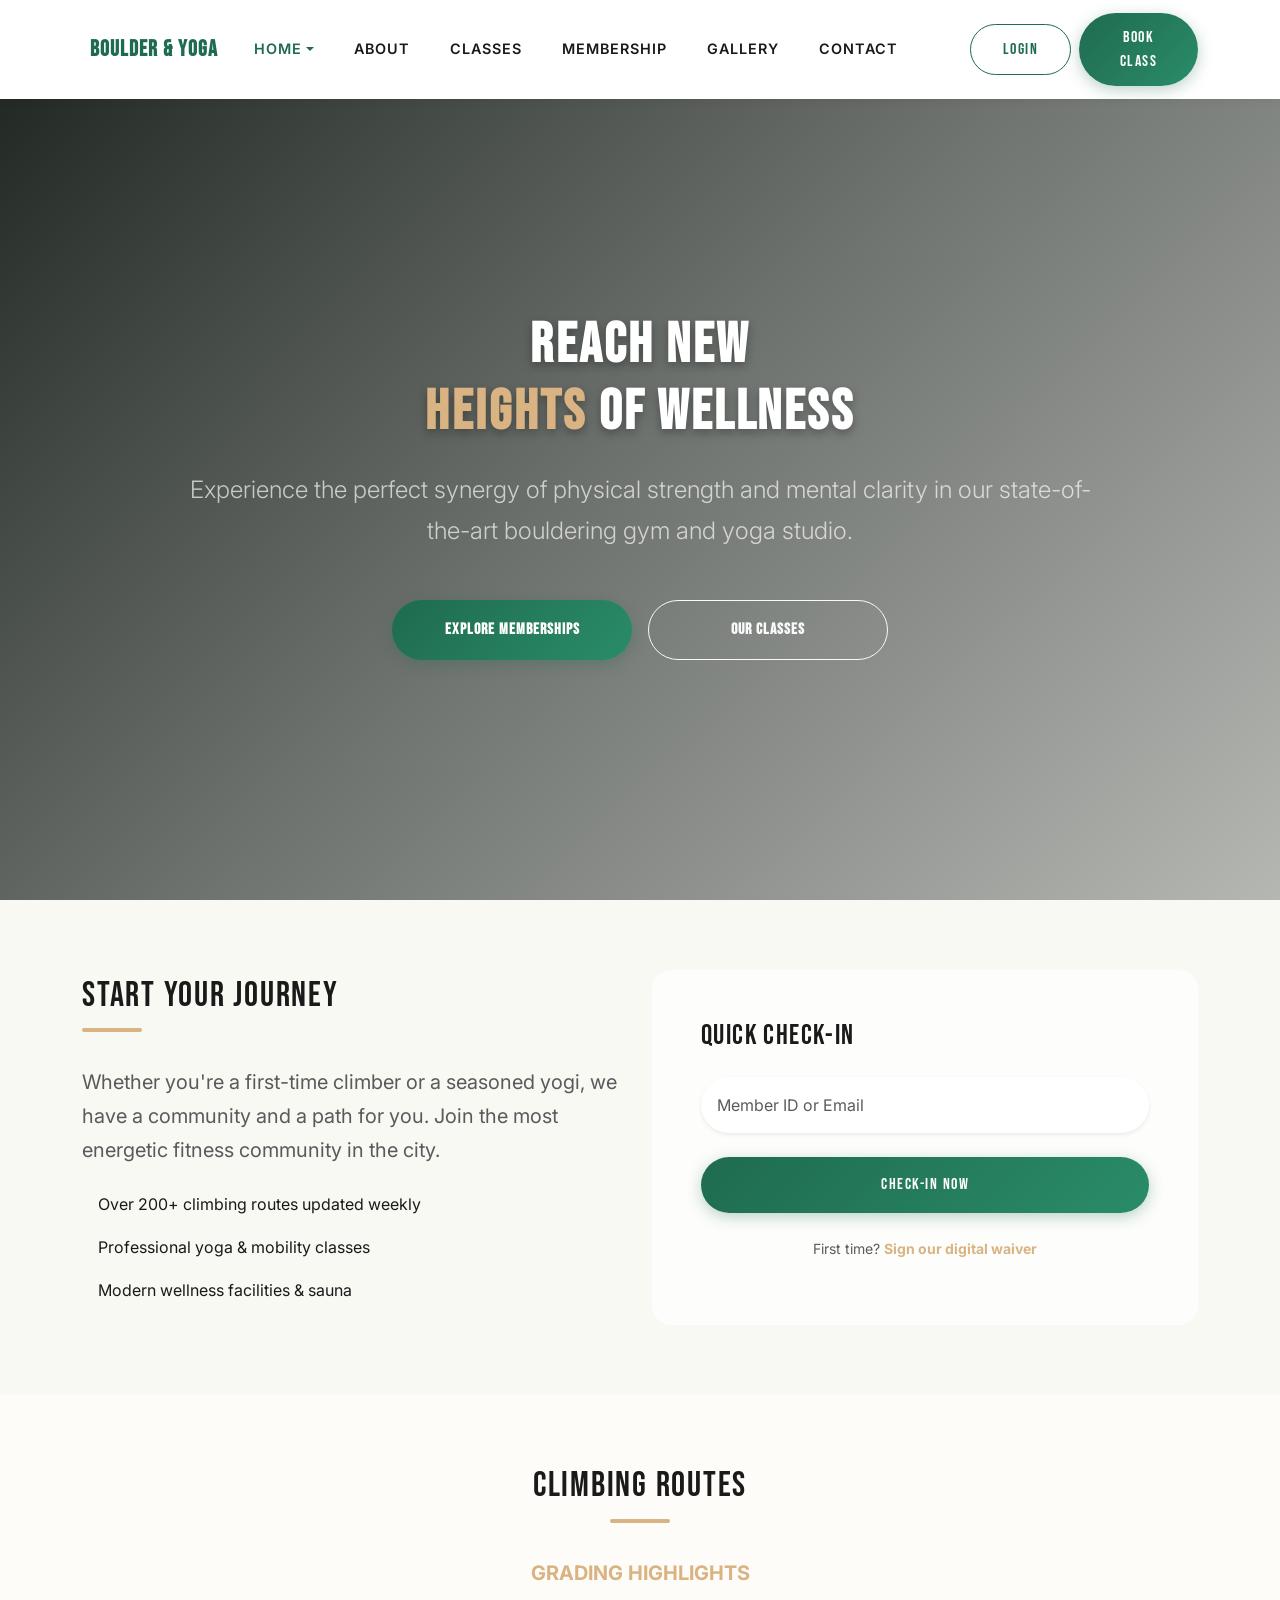
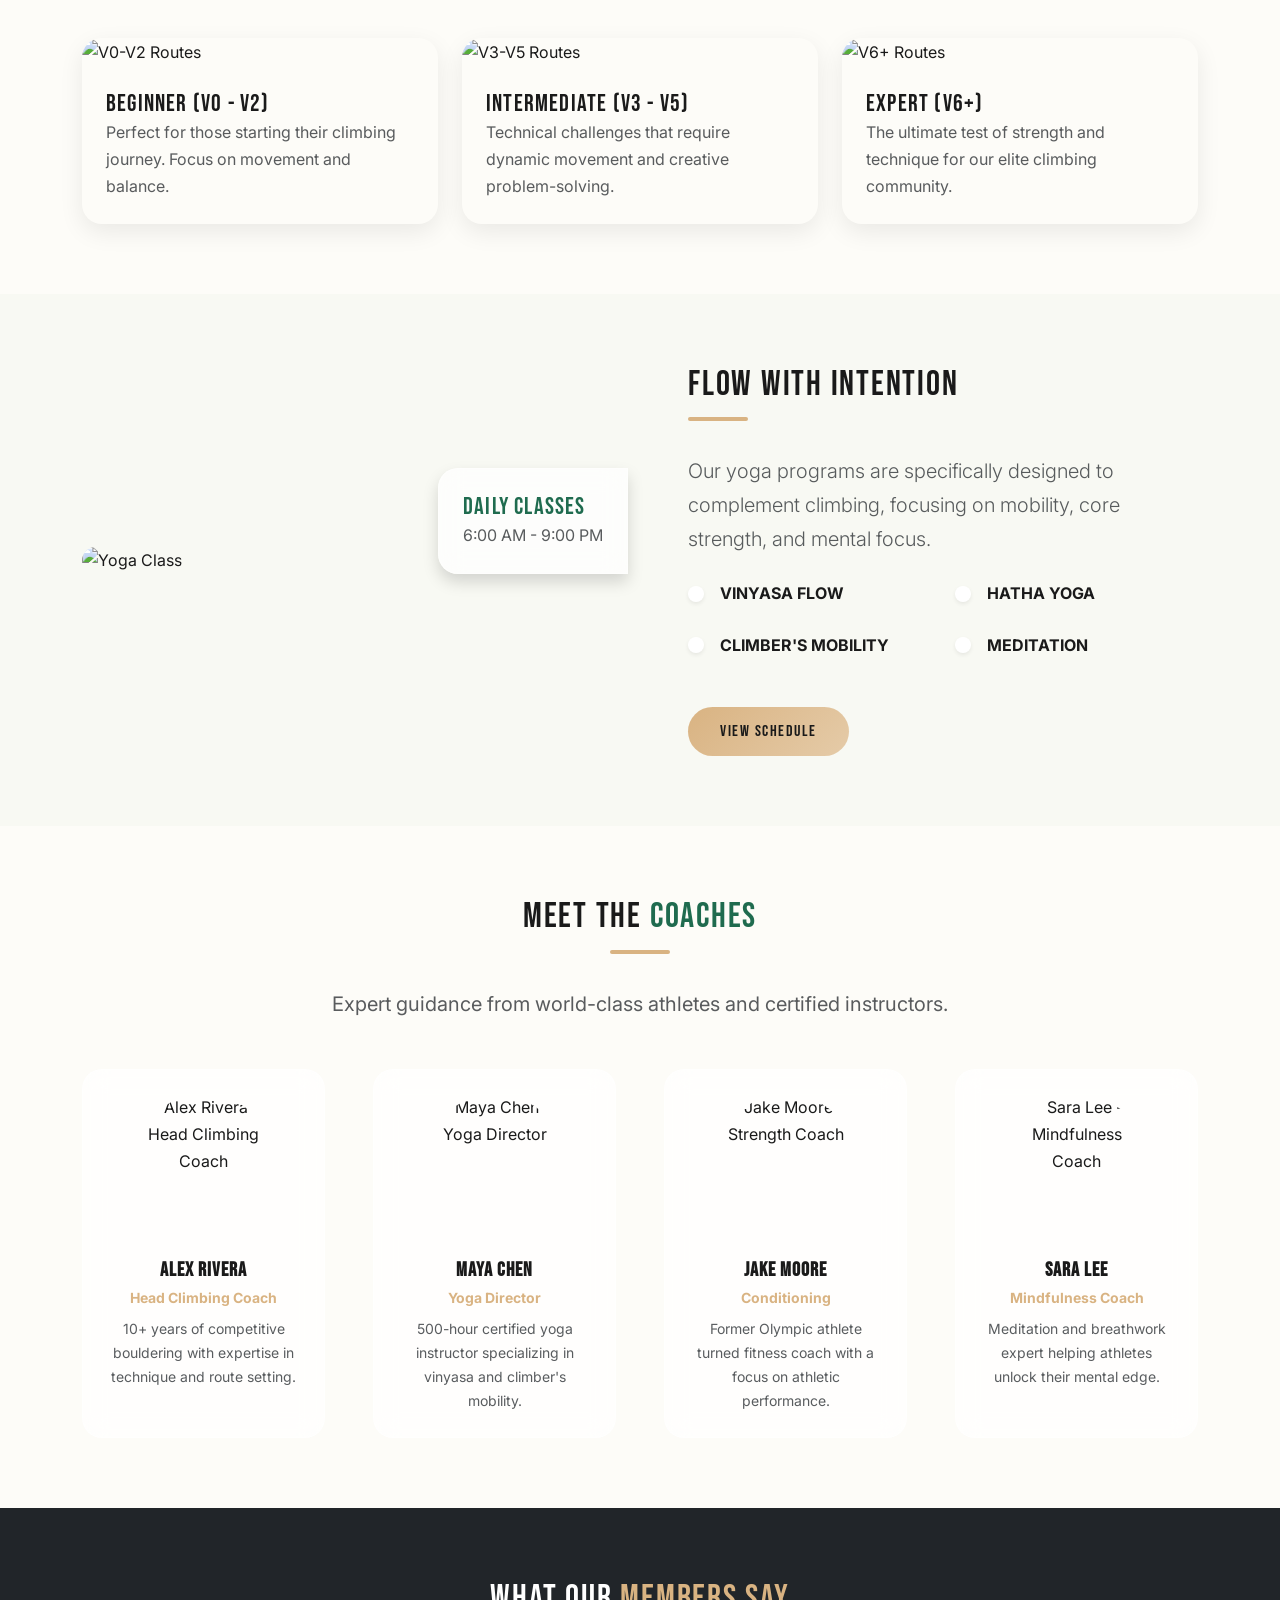
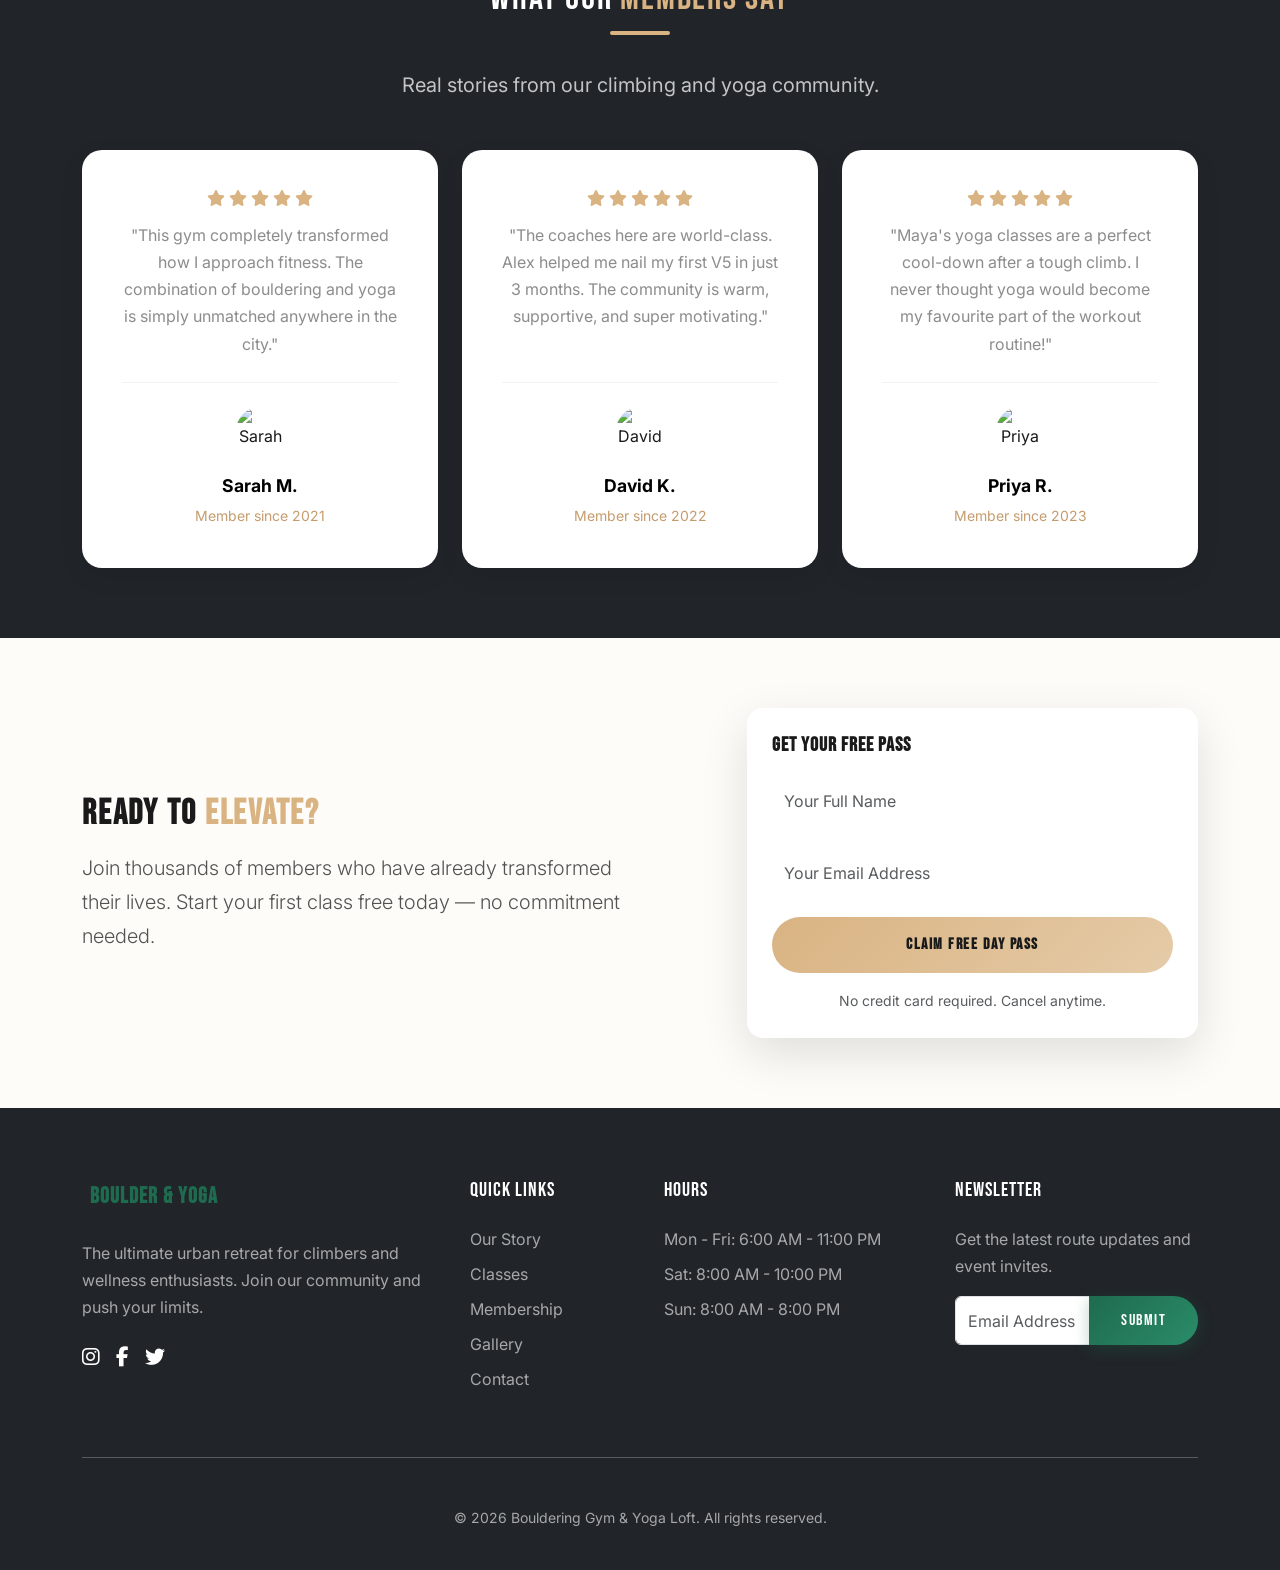
==== index.html @ bf90e7d7 "first-commit" ====
<!DOCTYPE html>
<html lang="en">

<head>
    <meta charset="UTF-8">
    <meta name="viewport" content="width=device-width, initial-scale=1.0">
    <title>Bouldering Gym & Yoga Loft | Home</title>
    <meta name="description"
        content="Premium indoor bouldering and yoga studio for fitness communities. Join our wellness-focused community today.">

    <!-- Favicon -->
    <link rel="icon" type="image/png" href="assets/images/favicon.png">

    <!-- Google Fonts -->
    <link rel="preconnect" href="https://fonts.googleapis.com">
    <link rel="preconnect" href="https://fonts.gstatic.com" crossorigin>
    <link href="https://fonts.googleapis.com/css2?family=Bebas+Neue&family=Inter:wght@300;400;500;600;700&display=swap"
        rel="stylesheet">

    <!-- Bootstrap 5 CSS -->
    <link href="https://cdn.jsdelivr.net/npm/bootstrap@5.3.0/dist/css/bootstrap.min.css" rel="stylesheet">

    <!-- Custom CSS -->
    <link rel="stylesheet" href="assets/css/style.css">
    <link rel="stylesheet" href="assets/css/dark-mode.css">
    <link rel="stylesheet" href="assets/css/rtl.css">

    <!-- Lucide Icons -->
    <script src="https://unpkg.com/lucide@latest"></script>

    <!-- JSON-LD Local Business Schema -->
    <script type="application/ld+json">
    {
      "@context": "https://schema.org",
      "@type": "SportsActivityLocation",
      "name": "Bouldering Gym & Yoga Loft",
      "image": "https://images.unsplash.com/photo-1522163182402-834f871fd851",
      "address": {
        "@type": "PostalAddress",
        "streetAddress": "123 Wellness Way",
        "addressLocality": "New York",
        "addressRegion": "NY",
        "postalCode": "10010",
        "addressCountry": "US"
      },
      "geo": {
        "@type": "GeoCoordinates",
        "latitude": 40.741895,
        "longitude": -73.989308
      },
      "url": "https://boulderyoga.com",
      "telephone": "+12125550123",
      "openingHoursSpecification": [
        {
          "@type": "OpeningHoursSpecification",
          "dayOfWeek": ["Monday", "Tuesday", "Wednesday", "Thursday", "Friday"],
          "opens": "06:00",
          "closes": "23:00"
        },
        {
          "@type": "OpeningHoursSpecification",
          "dayOfWeek": "Saturday",
          "opens": "08:00",
          "closes": "22:00"
        },
        {
          "@type": "OpeningHoursSpecification",
          "dayOfWeek": "Sunday",
          "opens": "08:00",
          "closes": "20:00"
        }
      ]
    }
    </script>
    <link rel='stylesheet' href='https://cdnjs.cloudflare.com/ajax/libs/font-awesome/6.4.0/css/all.min.css'>
</head>

<body>

    <!-- Header / Navbar -->
    <nav class="navbar navbar-expand-lg">
        <div class="container">
            <a class="navbar-brand d-flex align-items-center" href="index.html">
                <i data-lucide="mountain" class="me-2"></i>
                BOULDER & YOGA
            </a>
            <button class="navbar-toggler" type="button" data-bs-toggle="collapse" data-bs-target="#navbarNav">
                <span class="navbar-toggler-icon"></span>
            </button>
            <div class="collapse navbar-collapse" id="navbarNav">
                <ul class="navbar-nav mx-auto">
                    <!-- Desktop Dropdown (Hidden on 1024px and below) -->
                    <li class="nav-item dropdown d-1024-none">
                        <a class="nav-link dropdown-toggle active" href="#" role="button"
                            data-bs-toggle="dropdown">Home</a>
                        <ul class="dropdown-menu">
                            <li><a class="dropdown-item active" href="index.html">Home 1</a></li>
                            <li><a class="dropdown-item" href="home-2.html">Home 2</a></li>
                        </ul>
                    </li>
                    <!-- Mobile Links (Visible on 1024px and below) -->
                    <li class="nav-item d-1024-show"><a class="nav-link active" href="index.html">Home 1</a></li>
                    <li class="nav-item d-1024-show"><a class="nav-link" href="home-2.html">Home 2</a></li>
                    <li class="nav-item"><a class="nav-link" href="about.html">About</a></li>
                    <li class="nav-item"><a class="nav-link" href="services.html">Classes</a></li>
                    <li class="nav-item"><a class="nav-link" href="pricing.html">Membership</a></li>
                    <li class="nav-item"><a class="nav-link" href="gallery.html">Gallery</a></li>
                    <li class="nav-item"><a class="nav-link" href="contact.html">Contact</a></li>
                </ul>
                <div class="d-flex align-items-center">
                    <!-- Theme & RTL Toggles -->
                    <button id="theme-toggle" class="btn btn-link p-2" title="Toggle Theme">
                        <i data-lucide="moon"></i>
                    </button>
                    <button id="rtl-toggle" class="btn btn-link p-2" title="Toggle RTL">
                        <i data-lucide="arrow-left-right"></i>
                    </button>

                    <a href="login.html" class="btn btn-outline-light ms-3">Login</a>
                    <a href="register.html" class="btn btn-primary ms-2">Book Class</a>
                </div>
            </div>
        </div>
    </nav>

    <!-- Hero Section -->
    <header class="hero-section grid-pattern"
        style="background-image: url('https://images.unsplash.com/photo-1522163182402-834f871fd851?ixlib=rb-4.0.3&auto=format&fit=crop&w=1920&q=80');">
        <div class="hero-overlay"></div>
        <div class="container hero-content">
            <div class="row justify-content-center text-center">
                <div class="col-lg-10 animate-on-scroll">
                    <h1 class="display-1 fw-bold mb-4">REACH NEW <br><span class="text-secondary-custom">HEIGHTS</span>
                        OF WELLNESS</h1>
                    <p class="lead mb-5 fs-4 opacity-75">Experience the perfect synergy of physical strength and mental
                        clarity in our state-of-the-art bouldering gym and yoga studio.</p>
                    <div class="d-flex flex-column flex-sm-row gap-3 justify-content-center align-items-center">
                        <a href="pricing.html" class="btn btn-primary btn-hero">Explore Memberships</a>
                        <a href="services.html" class="btn btn-outline-light btn-hero">Our Classes</a>
                    </div>
                </div>
            </div>
        </div>
    </header>

    <!-- Membership CTA Section -->
    <section class="section-padding bg-light">
        <div class="container">
            <div class="row align-items-center">
                <div class="col-lg-6 mb-5 mb-lg-0 animate-on-scroll">
                    <h2 class="display-4 section-title text-start">START YOUR JOURNEY</h2>
                    <p class="text-muted mb-4 fs-5">Whether you're a first-time climber or a seasoned yogi, we have a
                        community and a path for you. Join the most energetic fitness community in the city.</p>
                    <ul class="list-unstyled">
                        <li class="mb-3 d-flex align-items-center"><i data-lucide="check-circle"
                                class="text-primary-custom me-3"></i> <span>Over 200+ climbing routes updated
                                weekly</span></li>
                        <li class="mb-3 d-flex align-items-center"><i data-lucide="check-circle"
                                class="text-primary-custom me-3"></i> <span>Professional yoga & mobility classes</span>
                        </li>
                        <li class="mb-3 d-flex align-items-center"><i data-lucide="check-circle"
                                class="text-primary-custom me-3"></i> <span>Modern wellness facilities & sauna</span>
                        </li>
                    </ul>
                </div>
                <div class="col-lg-6">
                    <div class="glass-card p-5 animate-on-scroll">
                        <h3 class="mb-4">Quick Check-in</h3>
                        <form>
                            <div class="mb-4">
                                <input type="text" class="form-control border-0 bg-white p-3 shadow-sm rounded-pill"
                                    placeholder="Member ID or Email">
                            </div>
                            <button class="btn btn-primary w-100 py-3">CHECK-IN NOW</button>
                            <p class="text-center mt-4 small text-muted">First time? <a href="register.html"
                                    class="text-secondary-custom fw-bold">Sign our digital waiver</a></p>
                        </form>
                    </div>
                </div>
            </div>
        </div>
    </section>

    <!-- Route Highlights -->
    <section class="section-padding">
        <div class="container">
            <div class="text-center mb-5 animate-on-scroll">
                <h2 class="display-4 section-title">CLIMBING ROUTES</h2>
                <div class="text-secondary-custom fw-bold fs-5 tracking-widest mt-3">GRADING HIGHLIGHTS</div>
            </div>
            <div class="row g-4">
                <div class="col-lg-4 animate-on-scroll">
                    <div class="climb-card h-100">
                        <img src="https://images.unsplash.com/photo-1551632811-561732d1e306?ixlib=rb-4.0.3&auto=format&fit=crop&w=800&q=80"
                            class="card-img-top" alt="V0-V2 Routes">
                        <div class="card-body p-4">
                            <h4 class="card-title">BEGINNER (V0 - V2)</h4>
                            <p class="card-text text-muted">Perfect for those starting their climbing journey. Focus on
                                movement and balance.</p>
                        </div>
                    </div>
                </div>
                <div class="col-lg-4 animate-on-scroll">
                    <div class="climb-card h-100">
                        <img src="https://images.unsplash.com/photo-1564769662533-4f00a87b4056?ixlib=rb-4.0.3&auto=format&fit=crop&w=800&q=80"
                            class="card-img-top" alt="V3-V5 Routes">
                        <div class="card-body p-4">
                            <h4 class="card-title">INTERMEDIATE (V3 - V5)</h4>
                            <p class="card-text text-muted">Technical challenges that require dynamic movement and
                                creative problem-solving.</p>
                        </div>
                    </div>
                </div>
                <div class="col-lg-4 animate-on-scroll">
                    <div class="climb-card h-100">
                        <img src="https://images.unsplash.com/photo-1516592673884-4a382d1124c2?ixlib=rb-4.0.3&auto=format&fit=crop&w=800&q=80"
                            class="card-img-top" alt="V6+ Routes">
                        <div class="card-body p-4">
                            <h4 class="card-title">EXPERT (V6+)</h4>
                            <p class="card-text text-muted">The ultimate test of strength and technique for our elite
                                climbing community.</p>
                        </div>
                    </div>
                </div>
            </div>
        </div>
    </section>

    <!-- Yoga Section -->
    <section class="section-padding bg-light grid-pattern">
        <div class="container">
            <div class="row align-items-center">
                <div class="col-lg-6 mb-5 mb-lg-0 animate-on-scroll">
                    <div class="position-relative">
                        <img src="https://images.unsplash.com/photo-1544367567-0f2fcb009e0b?ixlib=rb-4.0.3&auto=format&fit=crop&w=1200&q=80"
                            class="img-fluid rounded-4 shadow-premium" alt="Yoga Class">
                        <div class="position-absolute bottom-0 end-0 glass-card p-4 rounded-end-0 shadow">
                            <h4 class="mb-0 text-primary-custom">DAILY CLASSES</h4>
                            <p class="mb-0 text-muted">6:00 AM - 9:00 PM</p>
                        </div>
                    </div>
                </div>
                <div class="col-lg-6 ps-lg-5 animate-on-scroll">
                    <h2 class="display-4 section-title text-start">FLOW WITH INTENTION</h2>
                    <p class="lead text-muted mb-4">Our yoga programs are specifically designed to complement climbing,
                        focusing on mobility, core strength, and mental focus.</p>
                    <div class="row g-4 mb-5">
                        <div class="col-sm-6">
                            <div class="d-flex align-items-center">
                                <div class="bg-white p-2 rounded-circle shadow-sm me-3">
                                    <i data-lucide="flower" class="text-secondary-custom"></i>
                                </div>
                                <span class="fw-bold text-uppercase tracking-wider">Vinyasa Flow</span>
                            </div>
                        </div>
                        <div class="col-sm-6">
                            <div class="d-flex align-items-center">
                                <div class="bg-white p-2 rounded-circle shadow-sm me-3">
                                    <i data-lucide="wind" class="text-secondary-custom"></i>
                                </div>
                                <span class="fw-bold text-uppercase tracking-wider">Hatha Yoga</span>
                            </div>
                        </div>
                        <div class="col-sm-6">
                            <div class="d-flex align-items-center">
                                <div class="bg-white p-2 rounded-circle shadow-sm me-3">
                                    <i data-lucide="battery-charging" class="text-secondary-custom"></i>
                                </div>
                                <span class="fw-bold text-uppercase tracking-wider">Climber's Mobility</span>
                            </div>
                        </div>
                        <div class="col-sm-6">
                            <div class="d-flex align-items-center">
                                <div class="bg-white p-2 rounded-circle shadow-sm me-3">
                                    <i data-lucide="sparkles" class="text-secondary-custom"></i>
                                </div>
                                <span class="fw-bold text-uppercase tracking-wider">Meditation</span>
                            </div>
                        </div>
                    </div>
                    <a href="services.html" class="btn btn-secondary">View Schedule</a>
                </div>
            </div>
        </div>
    </section>

    <!-- Instructors / Coaches Section (Section 5) -->
    <section class="section-padding">
        <div class="container">
            <div class="text-center mb-5 animate-on-scroll">
                <h2 class="display-4 section-title">MEET THE <span class="text-primary-custom">COACHES</span></h2>
                <p class="text-muted fs-5">Expert guidance from world-class athletes and certified instructors.</p>
            </div>
            <div class="row g-5 justify-content-center">
                <div class="col-lg-3 col-md-6 animate-on-scroll">
                    <div class="glass-card text-center p-4 h-100">
                        <div class="overflow-hidden rounded-circle mb-4 shadow-premium mx-auto"
                            style="width: 140px; height: 140px;">
                            <img src="https://images.unsplash.com/photo-1594381898411-846e7d193883?ixlib=rb-4.0.3&auto=format&fit=crop&w=600&q=80"
                                class="img-fluid w-100 h-100" style="object-fit: cover;"
                                alt="Alex Rivera - Head Climbing Coach">
                        </div>
                        <h5 class="mb-1 fw-bold">ALEX RIVERA</h5>
                        <p class="text-secondary-custom small fw-bold tracking-widest mb-2">Head Climbing Coach</p>
                        <p class="text-muted small mb-0">10+ years of competitive bouldering with expertise in technique
                            and route setting.</p>
                    </div>
                </div>
                <div class="col-lg-3 col-md-6 animate-on-scroll">
                    <div class="glass-card text-center p-4 h-100">
                        <div class="overflow-hidden rounded-circle mb-4 shadow-premium mx-auto"
                            style="width: 140px; height: 140px;">
                            <img src="https://images.unsplash.com/photo-1518611012118-696072aa579a?ixlib=rb-4.0.3&auto=format&fit=crop&w=600&q=80"
                                class="img-fluid w-100 h-100" style="object-fit: cover;"
                                alt="Maya Chen - Yoga Director">
                        </div>
                        <h5 class="mb-1 fw-bold">MAYA CHEN</h5>
                        <p class="text-secondary-custom small fw-bold tracking-widest mb-2">Yoga Director</p>
                        <p class="text-muted small mb-0">500-hour certified yoga instructor specializing in vinyasa and
                            climber's mobility.</p>
                    </div>
                </div>
                <div class="col-lg-3 col-md-6 animate-on-scroll">
                    <div class="glass-card text-center p-4 h-100">
                        <div class="overflow-hidden rounded-circle mb-4 shadow-premium mx-auto"
                            style="width: 140px; height: 140px;">
                            <img src="https://images.unsplash.com/photo-1567013127542-490d757e51fc?ixlib=rb-4.0.3&auto=format&fit=crop&w=600&q=80"
                                class="img-fluid w-100 h-100" style="object-fit: cover;"
                                alt="Jake Moore - Strength Coach">
                        </div>
                        <h5 class="mb-1 fw-bold">JAKE MOORE</h5>
                        <p class="text-secondary-custom small fw-bold tracking-widest mb-2">Conditioning
                        </p>
                        <p class="text-muted small mb-0">Former Olympic athlete turned fitness coach with a focus on
                            athletic performance.</p>
                    </div>
                </div>
                <div class="col-lg-3 col-md-6 animate-on-scroll">
                    <div class="glass-card text-center p-4 h-100">
                        <div class="overflow-hidden rounded-circle mb-4 shadow-premium mx-auto"
                            style="width: 140px; height: 140px;">
                            <img src="https://images.unsplash.com/photo-1571019613454-1cb2f99b2d8b?ixlib=rb-4.0.3&auto=format&fit=crop&w=600&q=80"
                                class="img-fluid w-100 h-100" style="object-fit: cover;"
                                alt="Sara Lee - Mindfulness Coach">
                        </div>
                        <h5 class="mb-1 fw-bold">SARA LEE</h5>
                        <p class="text-secondary-custom small fw-bold tracking-widest mb-2">Mindfulness Coach</p>
                        <p class="text-muted small mb-0">Meditation and breathwork expert helping athletes unlock their
                            mental edge.</p>
                    </div>
                </div>
            </div>
        </div>
    </section>

    <!-- Testimonials Section (Section 6) -->
    <section id="testimonials" class="section-padding bg-dark text-white">
        <div class="container">
            <div class="text-center mb-5 animate-on-scroll">
                <h2 class="display-4 section-title text-white">WHAT OUR <span class="text-secondary-custom">MEMBERS
                        SAY</span></h2>
                <p class="text-light opacity-75 fs-5">Real stories from our climbing and yoga community.</p>
            </div>
            <div class="row g-4 justify-content-center">
                <div class="col-lg-4 animate-on-scroll">
                    <div class="glass-card p-4 h-100 border border-white border-opacity-10">
                        <div class="d-flex mb-3">
                            <i class="fa-solid fa-star text-secondary-custom me-1"></i>
                            <i class="fa-solid fa-star text-secondary-custom me-1"></i>
                            <i class="fa-solid fa-star text-secondary-custom me-1"></i>
                            <i class="fa-solid fa-star text-secondary-custom me-1"></i>
                            <i class="fa-solid fa-star text-secondary-custom"></i>
                        </div>
                        <p class="mb-4 text-light opacity-75">"This gym completely transformed how I approach fitness.
                            The combination of bouldering and yoga is simply unmatched anywhere in the city."</p>
                        <div class="d-flex align-items-center">
                            <img src="https://images.unsplash.com/photo-1494790108377-be9c29b29330?ixlib=rb-4.0.3&auto=format&fit=crop&w=100&q=80"
                                class="rounded-circle me-3" width="48" height="48" style="object-fit: cover;"
                                alt="Sarah M.">
                            <div>
                                <div class="fw-bold">Sarah M.</div>
                                <div class="text-secondary-custom small">Member since 2021</div>
                            </div>
                        </div>
                    </div>
                </div>
                <div class="col-lg-4 animate-on-scroll">
                    <div class="glass-card p-4 h-100 border border-white border-opacity-10">
                        <div class="d-flex mb-3">
                            <i class="fa-solid fa-star text-secondary-custom me-1"></i>
                            <i class="fa-solid fa-star text-secondary-custom me-1"></i>
                            <i class="fa-solid fa-star text-secondary-custom me-1"></i>
                            <i class="fa-solid fa-star text-secondary-custom me-1"></i>
                            <i class="fa-solid fa-star text-secondary-custom"></i>
                        </div>
                        <p class="mb-4 text-light opacity-75">"The coaches here are world-class. Alex helped me nail my
                            first V5 in just 3 months. The community is warm, supportive, and super motivating."</p>
                        <div class="d-flex align-items-center">
                            <img src="https://images.unsplash.com/photo-1500648767791-00dcc994a43e?ixlib=rb-4.0.3&auto=format&fit=crop&w=100&q=80"
                                class="rounded-circle me-3" width="48" height="48" style="object-fit: cover;"
                                alt="David K.">
                            <div>
                                <div class="fw-bold">David K.</div>
                                <div class="text-secondary-custom small">Member since 2022</div>
                            </div>
                        </div>
                    </div>
                </div>
                <div class="col-lg-4 animate-on-scroll">
                    <div class="glass-card p-4 h-100 border border-white border-opacity-10">
                        <div class="d-flex mb-3">
                            <i class="fa-solid fa-star text-secondary-custom me-1"></i>
                            <i class="fa-solid fa-star text-secondary-custom me-1"></i>
                            <i class="fa-solid fa-star text-secondary-custom me-1"></i>
                            <i class="fa-solid fa-star text-secondary-custom me-1"></i>
                            <i class="fa-solid fa-star text-secondary-custom"></i>
                        </div>
                        <p class="mb-4 text-light opacity-75">"Maya's yoga classes are a perfect cool-down after a tough
                            climb. I never thought yoga would become my favourite part of the workout routine!"</p>
                        <div class="d-flex align-items-center">
                            <img src="https://images.unsplash.com/photo-1438761681033-6461ffad8d80?ixlib=rb-4.0.3&auto=format&fit=crop&w=100&q=80"
                                class="rounded-circle me-3" width="48" height="48" style="object-fit: cover;"
                                alt="Priya R.">
                            <div>
                                <div class="fw-bold">Priya R.</div>
                                <div class="text-secondary-custom small">Member since 2023</div>
                            </div>
                        </div>
                    </div>
                </div>
            </div>
        </div>
    </section>

    <!-- Call to Action / Newsletter Section (Section 7) -->
    <section id="cta-section" class="section-padding">
        <div class="container">
            <div class="row align-items-center justify-content-between">
                <div class="col-lg-6 mb-4 mb-lg-0 animate-on-scroll">
                    <h2 class="display-4 fw-bold mb-3">READY TO <span class="text-secondary-custom">ELEVATE?</span></h2>
                    <p class="lead opacity-75 mb-0">Join thousands of members who have already transformed their lives.
                        Start your first class free today — no commitment needed.</p>
                </div>
                <div class="col-lg-5 animate-on-scroll">
                    <div class="glass-card p-4 rounded-4">
                        <h5 class="fw-bold mb-3">GET YOUR FREE PASS</h5>
                        <div class="mb-3">
                            <input type="text" class="form-control py-3 rounded-3 border-0"
                                placeholder="Your Full Name">
                        </div>
                        <div class="mb-3">
                            <input type="email" class="form-control py-3 rounded-3 border-0"
                                placeholder="Your Email Address">
                        </div>
                        <a href="register.html" class="btn btn-secondary w-100 py-3 fw-bold">CLAIM FREE DAY PASS</a>
                        <p class="text-muted small text-center mt-3 mb-0">No credit card required. Cancel anytime.</p>
                    </div>
                </div>
            </div>
        </div>
    </section>
    <!-- Footer -->
    <footer class="section-padding bg-dark text-white pb-4">
        <div class="container">
            <div class="row g-5 text-start">
                <div class="col-lg-4">
                    <a class="navbar-brand text-white mb-4 d-block" href="index.html">
                        <i data-lucide="mountain" class="me-2"></i>
                        BOULDER &amp; YOGA
                    </a>
                    <p class="text-light-50 mb-4">The ultimate urban retreat for climbers and wellness enthusiasts. Join
                        our community and push your limits.</p>
                    <div class="d-flex gap-3">
                        <a href="#" class="text-white"><i class="fa-brands fa-instagram fs-5"></i></a>
                        <a href="#" class="text-white"><i class="fa-brands fa-facebook-f fs-5"></i></a>
                        <a href="#" class="text-white"><i class="fa-brands fa-twitter fs-5"></i></a>
                    </div>
                </div>
                <div class="col-lg-2 col-md-4">
                    <h5 class="mb-4">QUICK LINKS</h5>
                    <ul class="list-unstyled">
                        <li class="mb-2"><a href="about.html" class="text-light-50 text-decoration-none">Our Story</a>
                        </li>
                        <li class="mb-2"><a href="services.html" class="text-light-50 text-decoration-none">Classes</a>
                        </li>
                        <li class="mb-2"><a href="pricing.html"
                                class="text-light-50 text-decoration-none">Membership</a></li>
                        <li class="mb-2"><a href="gallery.html" class="text-light-50 text-decoration-none">Gallery</a>
                        </li>
                        <li class="mb-2"><a href="contact.html" class="text-light-50 text-decoration-none">Contact</a>
                        </li>
                    </ul>
                </div>
                <div class="col-lg-3 col-md-4">
                    <h5 class="mb-4">HOURS</h5>
                    <ul class="list-unstyled text-light-50">
                        <li class="mb-2">Mon - Fri: 6:00 AM - 11:00 PM</li>
                        <li class="mb-2">Sat: 8:00 AM - 10:00 PM</li>
                        <li class="mb-2">Sun: 8:00 AM - 8:00 PM</li>
                    </ul>
                </div>
                <div class="col-lg-3 col-md-4">
                    <h5 class="mb-4">NEWSLETTER</h5>
                    <p class="text-light-50 mb-3">Get the latest route updates and event invites.</p>
                    <div class="input-group">
                        <input type="email" class="form-control" placeholder="Email Address">
                        <button class="btn btn-primary">SUBMIT</button>
                    </div>
                </div>
            </div>
            <hr class="my-5 opacity-25">
            <div class="text-center text-light-50 small">
                <p>&copy; 2026 Bouldering Gym &amp; Yoga Loft. All rights reserved.</p>
            </div>
        </div>
    </footer>

    <!-- Bootstrap 5 JS Bundle -->
    <script src="https://cdn.jsdelivr.net/npm/bootstrap@5.3.0/dist/js/bootstrap.bundle.min.js"></script>
    <!-- Custom JS -->
    <script src="assets/js/main.js"></script>
</body>

</html>
---- assets/css/style.css ----
/* 
 * Bouldering Gym & Yoga Loft - Main Stylesheet
 * Brand Colors: Primary #1F6B4F, Secondary #D9B382
 */

@import url('https://fonts.googleapis.com/css2?family=Bebas+Neue&family=Inter:wght@300;400;500;600;700&display=swap');

:root {
    --primary-color: #1F6B4F;
    --primary-light: #2A8C68;
    --primary-dark: #154D38;
    --secondary-color: #D9B382;
    --secondary-light: #E5CBA8;
    --secondary-dark: #C49C6D;
    --dark-bg: #0F1713;
    --light-bg: #FDFCF8;
    --text-dark: #1A1A1A;
    --text-light: #F5F5F5;
    --text-muted: #666666;
    --gray-light: #F4F4F4;

    --heading-font: 'Bebas Neue', cursive;
    --body-font: 'Inter', sans-serif;

    --transition-base: all 0.3s cubic-bezier(0.4, 0, 0.2, 1);
    --transition-slow: all 0.5s cubic-bezier(0.4, 0, 0.2, 1);

    --shadow-sm: 0 2px 8px rgba(0, 0, 0, 0.05);
    --shadow-md: 0 8px 24px rgba(0, 0, 0, 0.08);
    --shadow-lg: 0 16px 48px rgba(0, 0, 0, 0.12);
    --shadow-premium: 0 24px 64px rgba(31, 107, 79, 0.15);

    --glass-bg: rgba(255, 255, 255, 0.7);
    --glass-border: rgba(255, 255, 255, 0.4);
    --glass-blur: 12px;
}

/* Global Reset & Base */
body {
    font-family: var(--body-font);
    color: var(--text-dark);
    line-height: 1.7;
    overflow-x: hidden;
    background-color: var(--light-bg);
    -webkit-font-smoothing: antialiased;
}

h1,
h2,
h3,
h4,
h5,
h6 {
    font-family: var(--heading-font);
    letter-spacing: 0.05em;
    text-transform: uppercase;
}

p {
    font-weight: 400;
}

a {
    text-decoration: none;
    transition: var(--transition-base);
}

/* Premium Utilities */
.glass-card {
    background: var(--glass-bg);
    backdrop-filter: blur(var(--glass-blur));
    -webkit-backdrop-filter: blur(var(--glass-blur));
    border: 1px solid var(--glass-border);
    border-radius: 20px;
    transition: var(--transition-base);
}

.glass-card:hover {
    transform: translateY(-5px);
    background: rgba(255, 255, 255, 0.85);
    box-shadow: var(--shadow-lg);
}

.section-title {
    position: relative;
    margin-bottom: 3rem;
}

.section-title::after {
    content: '';
    position: absolute;
    bottom: -15px;
    left: 50%;
    transform: translateX(-50%);
    width: 60px;
    height: 4px;
    background: var(--secondary-color);
    border-radius: 2px;
}

.section-title.text-start::after {
    left: 0;
    transform: none;
}

/* Bootstrap Overrides */
.btn {
    font-family: var(--heading-font);
    text-transform: uppercase;
    letter-spacing: 1.5px;
    padding: 0.8rem 2rem;
    border-radius: 50px;
    transition: var(--transition-base);
    font-size: 1rem;
}

.btn-primary {
    background: linear-gradient(135deg, var(--primary-color), var(--primary-light));
    border: none;
    box-shadow: 0 4px 15px rgba(31, 107, 79, 0.3);
}

.btn-primary:hover {
    transform: scale(1.05);
    background: linear-gradient(135deg, var(--primary-light), var(--primary-color));
    box-shadow: 0 8px 25px rgba(31, 107, 79, 0.4);
}

.btn-secondary {
    background: linear-gradient(135deg, var(--secondary-color), var(--secondary-light));
    border: none;
    color: var(--text-dark);
}

.btn-secondary:hover {
    transform: scale(1.05);
    color: var(--text-dark);
    box-shadow: 0 8px 25px rgba(217, 179, 130, 0.4);
}

.btn-outline-light:hover {
    background: white;
    color: var(--primary-color);
    transform: scale(1.05);
}

/* =============================================
   NAVBAR — Fixed, always white, no green on scroll
   ============================================= */
.navbar {
    padding: 0.8rem 0;
    background: #FFFFFF !important;
    position: fixed;
    top: 0;
    left: 0;
    width: 100%;
    z-index: 1050;
    box-shadow: var(--shadow-sm);
    transition: box-shadow 0.3s ease, padding 0.3s ease;
}

.navbar.scrolled {
    box-shadow: 0 4px 20px rgba(0, 0, 0, 0.10);
    padding: 0.5rem 0;
}

/* Push body down so content isn't hidden under fixed navbar */
body {
    padding-top: 72px;
}

.hero-section,
.video-hero {
    margin-top: -72px;
    padding-top: 72px;
}

.navbar-brand {
    font-family: var(--heading-font);
    font-size: 1.4rem;
    font-weight: 700;
    letter-spacing: 1px;
    color: var(--primary-color) !important;
}

.nav-link {
    font-weight: 600;
    font-size: 0.9rem;
    text-transform: uppercase;
    letter-spacing: 1px;
    color: var(--text-dark) !important;
    margin: 0 12px;
}

.nav-link:hover,
.nav-link.active {
    color: var(--primary-color) !important;
}

/* Navbar Toggle & Icons */
.navbar .btn-link,
.navbar .btn-link i,
.navbar .btn-link svg {
    color: var(--text-dark) !important;
    stroke: var(--text-dark) !important;
}

.navbar .btn-outline-light {
    border-color: var(--primary-color) !important;
    color: var(--primary-color) !important;
}

.navbar .btn-outline-light:hover {
    background-color: var(--primary-color);
    color: #FFFFFF !important;
}

/* Hamburger toggler color */
.navbar-toggler {
    border-color: var(--primary-color) !important;
}

.navbar-toggler-icon {
    background-image: url("data:image/svg+xml,%3csvg xmlns='http://www.w3.org/2000/svg' viewBox='0 0 30 30'%3e%3cpath stroke='rgba(31,107,79,1)' stroke-linecap='round' stroke-miterlimit='10' stroke-width='2' d='M4 7h22M4 15h22M4 23h22'/%3e%3c/svg%3e") !important;
}

/* Force hamburger at 1024px and below */
@media (max-width: 1024px) {
    .navbar .container {
        display: flex !important;
        flex-wrap: wrap !important;
        justify-content: space-between !important;
        align-items: center !important;
    }
    .navbar-expand-lg .navbar-toggler {
        display: block !important;
    }
    .navbar-expand-lg .navbar-collapse {
        display: none !important;
        flex-basis: 100% !important;
        width: 100% !important;
        order: 10 !important; /* Ensure it wraps to next line */
    }
    .navbar-expand-lg .navbar-collapse.show {
        display: block !important;
    }
    .navbar-expand-lg .navbar-nav {
        flex-direction: column;
        align-items: center;
        padding: 1rem 0;
    }
    .navbar-expand-lg .nav-item {
        width: 100%;
        text-align: center;
    }
    .navbar-collapse .d-flex.align-items-center {
        flex-direction: column;
        gap: 0.8rem;
        padding: 1.5rem 0;
        align-items: center !important;
    }
}

/* Custom 1024px Display Utilities */
.d-1024-none {
    display: block !important;
}
.d-1024-show {
    display: none !important;
}

@media (max-width: 1024px) {
    .d-1024-none {
        display: none !important;
    }
    .d-1024-show {
        display: block !important;
    }
}

/* Hero Buttons Uniform Sizing */
.btn-hero {
    min-width: 240px;
    height: 60px;
    display: inline-flex;
    align-items: center;
    justify-content: center;
    font-weight: 600;
    text-transform: uppercase;
    letter-spacing: 1px;
}

@media (max-width: 575.98px) {
    .btn-hero {
        width: 100%;
        max-width: 300px;
    }
}

/* Focus & Selection Overrides (Replacing Bootstrap Blue) */
.form-control:focus {
    border-color: var(--primary-color) !important;
    box-shadow: 0 0 0 0.25rem rgba(31, 107, 79, 0.25) !important;
}

::selection {
    background-color: var(--primary-color);
    color: #fff;
}

.btn-primary:focus, 
.btn-outline-primary:focus,
.btn-link:focus {
    box-shadow: 0 0 0 0.25rem rgba(31, 107, 79, 0.25) !important;
}

/* Dropdown Item Active & Hover States */
.dropdown-item.active,
.dropdown-item:active {
    background-color: transparent !important;
    color: var(--primary-color) !important;
    font-weight: 600;
}

/* Ensure Login button inherits dark mode / light mode colors correctly */
.navbar .btn-outline-light {
    border-color: var(--primary-color) !important;
    color: var(--primary-color) !important;
}

.navbar-dark .navbar-brand,
.navbar-dark .nav-link,
.navbar-dark .btn-link {
    color: #FFFFFF !important;
}

/* Hero Sections */
.hero-section {
    position: relative;
    height: 100vh;
    display: flex;
    align-items: center;
    background-size: cover;
    background-position: center;
    background-attachment: fixed;
    color: white;
}

.hero-overlay {
    position: absolute;
    top: 0;
    left: 0;
    width: 100%;
    height: 100%;
    background: linear-gradient(135deg, rgba(15, 23, 19, 0.95) 0%, rgba(15, 23, 19, 0.6) 50%, rgba(15, 23, 19, 0.3) 100%);
}

.hero-content {
    position: relative;
    z-index: 1;
}

.hero-content h1,
.hero-content .display-1 {
    color: #FFFFFF !important;
    text-shadow: 0 4px 10px rgba(0, 0, 0, 0.3);
}

.hero-content p {
    color: rgba(255, 255, 255, 0.9) !important;
}

/* Animations */
.animate-on-scroll {
    opacity: 0;
    transform: translateY(30px);
    transition: var(--transition-slow);
}

.animate-on-scroll.visible {
    opacity: 1;
    transform: translateY(0);
}

/* Custom Card Styles */
.climb-card {
    border-radius: 20px;
    overflow: hidden;
    border: none;
    box-shadow: var(--shadow-md);
    transition: var(--transition-base);
}

.climb-card:hover {
    transform: translateY(-10px);
    box-shadow: var(--shadow-premium);
}

.climb-card img {
    height: 300px;
    object-fit: cover;
    transition: var(--transition-slow);
}

.climb-card:hover img {
    transform: scale(1.1);
}

/* Utilities */
.section-padding {
    padding: 100px 0;
}

.bg-light {
    background-color: #F8F9F3 !important;
}

.text-primary-custom {
    color: var(--primary-color);
}

.text-secondary-custom {
    color: var(--secondary-color);
}

.bg-primary-custom {
    background-color: var(--primary-color);
}

.bg-secondary-custom {
    background-color: var(--secondary-color);
}

/* Grid Pattern Overlay */
.grid-pattern {
    position: relative;
}

.grid-pattern::before {
    content: '';
    position: absolute;
    top: 0;
    left: 0;
    width: 100%;
    height: 100%;
    background-image: radial-gradient(var(--secondary-color) 0.5px, transparent 0.5px);
    background-size: 30px 30px;
    opacity: 0.1;
    pointer-events: none;
}

/* =============================================
   FOOTER — Consistent across all pages
   ============================================= */
footer a.text-light-50,
footer a.text-decoration-none {
    color: rgba(255, 255, 255, 0.6) !important;
    transition: color 0.25s ease;
}

footer a.text-light-50:hover,
footer a.text-decoration-none:hover {
    color: var(--secondary-color) !important;
    text-decoration: none !important;
}

footer .text-light-50 {
    color: rgba(255, 255, 255, 0.6) !important;
}

/* =============================================
   SCROLL TO TOP BUTTON
   ============================================= */
#scroll-top-btn {
    position: fixed;
    bottom: 28px;
    right: 28px;
    z-index: 9999;
    width: 48px;
    height: 48px;
    border-radius: 50%;
    background: var(--primary-color);
    color: #fff;
    border: none;
    box-shadow: 0 4px 16px rgba(31, 107, 79, 0.35);
    display: flex;
    align-items: center;
    justify-content: center;
    cursor: pointer;
    opacity: 0;
    visibility: hidden;
    transform: translateY(20px);
    transition: opacity 0.3s ease, visibility 0.3s ease, transform 0.3s ease, background 0.3s ease;
}

#scroll-top-btn.show {
    opacity: 1;
    visibility: visible;
    transform: translateY(0);
}

#scroll-top-btn:hover {
    background: var(--primary-light);
    transform: translateY(-3px);
    box-shadow: 0 8px 24px rgba(31, 107, 79, 0.45);
}

#scroll-top-btn svg {
    width: 22px;
    height: 22px;
    stroke: #fff;
}

/* Auth Pages */
.auth-card {
    width: 100%;
    max-width: 450px;
    border: none;
    border-radius: 20px;
    box-shadow: var(--shadow-lg);
    background: #FFFFFF;
}

.auth-toggles {
    position: absolute;
    top: 20px;
    right: 20px;
    z-index: 100;
}

@media (max-width: 575.98px) {
    body.auth-page {
        padding-top: 80px !important;
    }
    .auth-toggles {
        top: 15px;
        right: 15px;
    }
}

.password-field-wrapper {
    position: relative;
}

.password-toggle {
    cursor: pointer;
    position: absolute;
    right: 15px;
    top: 50%;
    transform: translateY(-50%);
    color: #6c757d;
    z-index: 10;
    line-height: 1;
    display: flex;
    align-items: center;
}

.social-btn {
    width: 55px;
    height: 55px;
    display: flex;
    align-items: center;
    justify-content: center;
    border-radius: 50%;
    border: 1px solid #e0e0e0;
    color: #333333 !important;
    transition: all 0.3s cubic-bezier(0.175, 0.885, 0.32, 1.275);
    background: #FFFFFF;
    box-shadow: 0 4px 6px rgba(0, 0, 0, 0.05);
    font-size: 1.2rem;
}

.social-btn i {
    transition: all 0.3s ease;
}

.social-btn:hover {
    transform: translateY(-5px);
    box-shadow: 0 8px 15px rgba(0, 0, 0, 0.1);
    border-color: transparent;
    background-color: var(--primary-color) !important;
    color: #FFFFFF !important;
}

.social-btn:hover i {
    transform: scale(1.1);
}

.auth-brand-name {
    color: var(--primary-color) !important;
    font-family: var(--heading-font);
    letter-spacing: 2px;
}

.text-primary-custom:hover,
.text-secondary-custom:hover {
    text-decoration: underline !important;
}

/* =============================================
   UI REFINEMENTS
   ============================================= */

/* Remove underline on hover for heading highlights */
.section-title span:hover,
h2 span:hover,
.navbar-brand:hover,
span.text-secondary-custom:hover,
span.text-primary-custom:hover {
    text-decoration: none !important;
}

/* Testimonials Section Styling */
#testimonials .glass-card {
    background: white !important;
    border: none !important;
    backdrop-filter: none !important;
    box-shadow: var(--shadow-md) !important;
    padding: 2.5rem !important;
    display: flex;
    flex-direction: column;
    align-items: center;
    text-align: center;
    height: 100%;
    transform: none !important;
    border-radius: 20px;
    color: var(--text-dark) !important;
    /* Ensure base text is dark */
}

#testimonials .glass-card .d-flex.mb-3 {
    justify-content: center;
    /* Center stars */
}

#testimonials .glass-card p {
    flex-grow: 1;
    margin-bottom: 2rem;
    color: var(--text-muted) !important;
}

/* Align names parallel across row & Centered */
#testimonials .glass-card .d-flex.align-items-center {
    margin-top: auto;
    padding-top: 1.5rem;
    border-top: 1px solid rgba(0, 0, 0, 0.05);
    flex-direction: column;
    width: 100%;
}

#testimonials .glass-card img {
    margin-right: 0 !important;
    margin-bottom: 1rem;
}

#testimonials .glass-card .fw-bold {
    color: black !important;
    font-size: 1.1rem;
    margin-bottom: 0.2rem;
}

#testimonials .glass-card .text-secondary-custom.small {
    color: var(--secondary-dark) !important;
}

/* CTA Section Styling */
#cta-section {
    background-color: var(--light-bg);
}

#cta-section .glass-card {
    background: white !important;
    box-shadow: var(--shadow-lg) !important;
    transform: none !important;
    /* Keep it static */
}

#cta-section .glass-card:hover {
    transform: none !important;
    /* Keep it static on hover */
}

/* =============================================
   HOME 2 SPECIFIC REFINEMENTS
   ============================================= */

/* Stats Overlap */
.stats-overlap {
    margin-top: -100px;
    position: relative;
    z-index: 10;
}

.stats-box {
    background: var(--primary-color);
    color: white;
    padding: 3rem;
    border-radius: 24px;
    box-shadow: var(--shadow-lg);
}

/* Guest Stories Centering */
#guest-stories .glass-card {
    text-align: center;
    align-items: center;
    display: flex;
    flex-direction: column;
}

#guest-stories .glass-card .d-flex.gap-1 {
    justify-content: center;
}

#guest-stories .glass-card .d-flex.align-items-center {
    flex-direction: column;
    justify-content: center;
}

#guest-stories .glass-card img {
    margin-right: 0 !important;
    margin-bottom: 1rem;
}

/* FREE Trial Card Refinements */
#free-trial-card {
    background: white !important;
    border: none !important;
    box-shadow: var(--shadow-lg) !important;
    transform: none !important;
}

#free-trial-card:hover {
    transform: none !important;
}

#free-trial-card .display-1:hover {
    text-decoration: none !important;
}

#home2-cta {
    background-color: var(--light-bg);
}

/* =============================================
   RESPONSIVE — Mobile & Tablet
   ============================================= */
@media (max-width: 991.98px) {
    .stats-overlap {
        margin-top: -50px;
    }

    .stats-box {
        padding: 2rem;
    }
}

.section-padding {
    padding: 70px 0;
}

.hero-section {
    background-attachment: scroll;
}

.video-hero {
    height: auto;
    min-height: 100vh;
}

h1.display-1 {
    font-size: 3.5rem;
}

h2.display-4 {
    font-size: 2.2rem;
}

h1.display-3 {
    font-size: 2.5rem;
}
}

@media (max-width: 767.98px) {
    .section-padding {
        padding: 56px 0;
    }

    h1.display-1 {
        font-size: 2.8rem;
    }

    h1.display-2 {
        font-size: 2.5rem;
    }

    h1.display-3 {
        font-size: 2rem;
    }

    h2.display-4 {
        font-size: 1.9rem;
    }

    h2.display-5 {
        font-size: 1.7rem;
    }

    .btn {
        padding: 0.65rem 1.4rem;
        font-size: 0.9rem;
    }

    .stats-box {
        margin-top: 0;
    }

    #scroll-top-btn {
        bottom: 18px;
        right: 18px;
        width: 42px;
        height: 42px;
    }
}

@media (max-width: 575.98px) {
    .section-padding {
        padding: 44px 0;
    }

    .container {
        padding-left: 1.25rem;
        padding-right: 1.25rem;
    }
}
---- assets/css/dark-mode.css ----
/* 
 * Bouldering Gym & Yoga Loft - Dark Mode
 * All sections dark, text always visible
 */

/* =============================================
   ROOT OVERRIDES
   ============================================= */
[data-theme="dark"] {
    --light-bg:    #111111;
    --dark-bg:     #0A0A0A;
    --gray-light:  #1A1A1A;
    --glass-bg:    rgba(30, 30, 30, 0.85);
    --glass-border: rgba(255,255,255,0.08);
    --text-dark:   #F0F0F0;
    --text-muted:  #AAAAAA;
}

/* =============================================
   BODY & GLOBAL
   ============================================= */
[data-theme="dark"] body {
    background-color: #111111;
    color: #F0F0F0;
}

/* =============================================
   NAVBAR — stays white text on dark bg
   ============================================= */
[data-theme="dark"] .navbar {
    background: #1A1A1A !important;
    border-bottom: 1px solid rgba(255,255,255,0.07);
}

[data-theme="dark"] .navbar-brand {
    color: var(--secondary-color) !important;
}

[data-theme="dark"] .nav-link {
    color: #E0E0E0 !important;
}

[data-theme="dark"] .nav-link:hover,
[data-theme="dark"] .nav-link.active {
    color: var(--secondary-color) !important;
}

[data-theme="dark"] .navbar .btn-link,
[data-theme="dark"] .navbar .btn-link svg {
    color: #E0E0E0 !important;
    stroke: #E0E0E0 !important;
}

[data-theme="dark"] .navbar .btn-outline-light {
    border-color: #E0E0E0 !important;
    color: #E0E0E0 !important;
}

[data-theme="dark"] .navbar-toggler {
    border-color: var(--secondary-color) !important;
}

[data-theme="dark"] .navbar-toggler-icon {
    background-image: url("data:image/svg+xml,%3csvg xmlns='http://www.w3.org/2000/svg' viewBox='0 0 30 30'%3e%3cpath stroke='rgba(217,179,130,1)' stroke-linecap='round' stroke-miterlimit='10' stroke-width='2' d='M4 7h22M4 15h22M4 23h22'/%3e%3c/svg%3e") !important;
}

/* =============================================
   DROPDOWN MENU
   ============================================= */
[data-theme="dark"] .dropdown-menu {
    background-color: #1E1E1E;
    border-color: rgba(255,255,255,0.1);
}

[data-theme="dark"] .dropdown-item {
    color: #E0E0E0;
}

[data-theme="dark"] .dropdown-item:hover {
    background-color: #2A2A2A;
    color: var(--secondary-color);
}

/* =============================================
   ALL SECTION BACKGROUNDS — dark grey or black
   ============================================= */
[data-theme="dark"] section,
[data-theme="dark"] .section-padding {
    background-color: #111111 !important;
    color: #F0F0F0;
}

[data-theme="dark"] .bg-light,
[data-theme="dark"] .bg-light.grid-pattern {
    background-color: #1A1A1A !important;
}

[data-theme="dark"] .bg-dark {
    background-color: #0A0A0A !important;
}

[data-theme="dark"] .bg-white {
    background-color: #1E1E1E !important;
    color: #F0F0F0 !important;
}

/* Header / hero text areas */
[data-theme="dark"] header.section-padding.bg-light {
    background-color: #1A1A1A !important;
}

[data-theme="dark"] header.section-padding.bg-light h1,
[data-theme="dark"] header.section-padding.bg-light p {
    color: #F0F0F0 !important;
}

/* =============================================
   TEXT VISIBILITY
   ============================================= */
[data-theme="dark"] h1,
[data-theme="dark"] h2,
[data-theme="dark"] h3,
[data-theme="dark"] h4,
[data-theme="dark"] h5,
[data-theme="dark"] h6 {
    color: #F0F0F0 !important;
}

[data-theme="dark"] p {
    color: #CCCCCC !important;
}

[data-theme="dark"] .text-muted {
    color: #AAAAAA !important;
}

[data-theme="dark"] .text-dark {
    color: #F0F0F0 !important;
}

[data-theme="dark"] .lead {
    color: #CCCCCC !important;
}

/* =============================================
   CARDS & GLASS CARDS
   ============================================= */
[data-theme="dark"] .card {
    background-color: #1E1E1E !important;
    border-color: rgba(255,255,255,0.08) !important;
    color: #F0F0F0 !important;
}

[data-theme="dark"] .glass-card {
    background: rgba(30, 30, 30, 0.9) !important;
    border-color: rgba(255,255,255,0.08) !important;
}

[data-theme="dark"] .glass-card:hover {
    background: rgba(38, 38, 38, 0.95) !important;
}

[data-theme="dark"] .glass-card h4,
[data-theme="dark"] .glass-card h5,
[data-theme="dark"] .glass-card p {
    color: #F0F0F0 !important;
}

[data-theme="dark"] .glass-card .text-muted {
    color: #AAAAAA !important;
}

/* Climb cards */
[data-theme="dark"] .climb-card {
    background-color: #1E1E1E !important;
}

[data-theme="dark"] .climb-card .card-body {
    background-color: #1E1E1E !important;
}

[data-theme="dark"] .climb-card h4,
[data-theme="dark"] .climb-card .card-title {
    color: #F0F0F0 !important;
}

[data-theme="dark"] .climb-card .text-muted {
    color: #AAAAAA !important;
}

/* =============================================
   FORMS
   ============================================= */
[data-theme="dark"] input,
[data-theme="dark"] textarea,
[data-theme="dark"] select {
    background-color: #252525 !important;
    border-color: #444 !important;
    color: #F0F0F0 !important;
}

[data-theme="dark"] input::placeholder,
[data-theme="dark"] textarea::placeholder {
    color: #888 !important;
}

[data-theme="dark"] input:focus,
[data-theme="dark"] textarea:focus,
[data-theme="dark"] select:focus {
    background-color: #2A2A2A !important;
    border-color: var(--primary-color) !important;
    color: #F0F0F0 !important;
    box-shadow: 0 0 0 0.25rem rgba(31,107,79,0.25) !important;
}

[data-theme="dark"] .form-control {
    background-color: #252525 !important;
    border-color: #444 !important;
    color: #F0F0F0 !important;
}

[data-theme="dark"] .form-select {
    background-color: #252525 !important;
    border-color: #444 !important;
    color: #F0F0F0 !important;
}

[data-theme="dark"] .form-label {
    color: #CCCCCC !important;
}

[data-theme="dark"] .form-check-label {
    color: #CCCCCC !important;
}

/* =============================================
   TABLES
   ============================================= */
[data-theme="dark"] .table {
    color: #F0F0F0 !important;
    background-color: #1E1E1E !important;
    --bs-table-bg: #1E1E1E;
}

[data-theme="dark"] .table thead {
    background-color: #0A0A0A !important;
}

[data-theme="dark"] .table-hover tbody tr:hover {
    background-color: #252525 !important;
    color: #F0F0F0 !important;
}

[data-theme="dark"] .table td,
[data-theme="dark"] .table th {
    border-color: rgba(255,255,255,0.08) !important;
}

/* =============================================
   ACCORDION (FAQ)
   ============================================= */
[data-theme="dark"] .accordion-item {
    background-color: #1A1A1A !important;
    border-color: rgba(255,255,255,0.08) !important;
    color: #F0F0F0 !important;
}

[data-theme="dark"] .accordion-button {
    background-color: #1A1A1A !important;
    color: #F0F0F0 !important;
}

[data-theme="dark"] .accordion-button:not(.collapsed) {
    background-color: var(--secondary-color) !important;
    color: #111 !important;
}

[data-theme="dark"] .accordion-button::after {
    filter: invert(1);
}

[data-theme="dark"] .accordion-button:not(.collapsed)::after {
    filter: none;
}

[data-theme="dark"] .accordion-body {
    background-color: #1E1E1E !important;
    color: #CCCCCC !important;
}

/* =============================================
   MISC WHITE/LIGHT BOXES
   ============================================= */
[data-theme="dark"] .p-4.bg-white,
[data-theme="dark"] .p-5.bg-white,
[data-theme="dark"] [class*="bg-white"] {
    background-color: #1E1E1E !important;
    color: #F0F0F0 !important;
}

[data-theme="dark"] .shadow-sm,
[data-theme="dark"] .shadow-lg {
    box-shadow: 0 4px 16px rgba(0,0,0,0.5) !important;
}

[data-theme="dark"] .border {
    border-color: rgba(255,255,255,0.1) !important;
}

[data-theme="dark"] .border-bottom {
    border-bottom-color: rgba(255,255,255,0.08) !important;
}

/* Stats box (home-2) */
[data-theme="dark"] .stats-box {
    background: var(--primary-dark) !important;
}

/* Wellness / Journey cards */
[data-theme="dark"] .p-5.bg-light,
[data-theme="dark"] .col-md-4 .p-5.bg-light {
    background-color: #1A1A1A !important;
}

/* Map iframe area */
[data-theme="dark"] .map-container {
    filter: brightness(0.8) contrast(1.1);
}

/* Auth pages */
[data-theme="dark"] .auth-card {
    background-color: #1E1E1E !important;
    color: #F0F0F0 !important;
}

[data-theme="dark"] .auth-brand-name {
    color: var(--secondary-color) !important;
}

[data-theme="dark"] .social-btn {
    background: #252525 !important;
    border-color: #444 !important;
    color: #E0E0E0 !important;
}

/* Footer links in dark mode */
[data-theme="dark"] footer {
    background-color: #0A0A0A !important;
}

[data-theme="dark"] footer a:hover {
    color: var(--secondary-color) !important;
}

/* Scroll top button */
[data-theme="dark"] #scroll-top-btn {
    background: var(--primary-color);
    box-shadow: 0 4px 16px rgba(0,0,0,0.5);
}

/* Navbar scrolled state in dark mode */
[data-theme="dark"] .navbar.scrolled {
    box-shadow: 0 4px 20px rgba(0,0,0,0.5);
}

/* Modal */
[data-theme="dark"] .modal-content {
    background-color: #1E1E1E;
    color: #F0F0F0;
}

/* btn-outline-dark */
[data-theme="dark"] .btn-outline-dark {
    border-color: #F5F5F5;
    color: #F5F5F5;
}

[data-theme="dark"] .btn-outline-dark:hover {
    background-color: #F5F5F5;
    color: #121212;
}

/* Input group button */
[data-theme="dark"] .input-group .btn-primary {
    border-color: var(--primary-color);
}
---- assets/css/rtl.css ----
/* 
 * Bouldering Gym & Yoga Loft - RTL Styles
 */

[dir="rtl"] {
    text-align: right;
}

[dir="rtl"] .ms-auto {
    margin-right: auto !important;
    margin-left: 0 !important;
}

[dir="rtl"] .me-auto {
    margin-left: auto !important;
    margin-right: 0 !important;
}

[dir="rtl"] .text-start {
    text-align: right !important;
}

[dir="rtl"] .text-end {
    text-align: left !important;
}

[dir="rtl"] .float-start {
    float: right !important;
}

[dir="rtl"] .float-end {
    float: left !important;
}

[dir="rtl"] .navbar-nav {
    padding-right: 0;
}

[dir="rtl"] .nav-link::after {
    left: auto;
    right: 0;
}

[dir="rtl"] .card-img-top {
    border-top-left-radius: 0;
    border-top-right-radius: calc(0.375rem - 1px);
}

[dir="rtl"] .modal-header .btn-close {
    margin: -0.5rem auto -0.5rem -0.5rem;
}
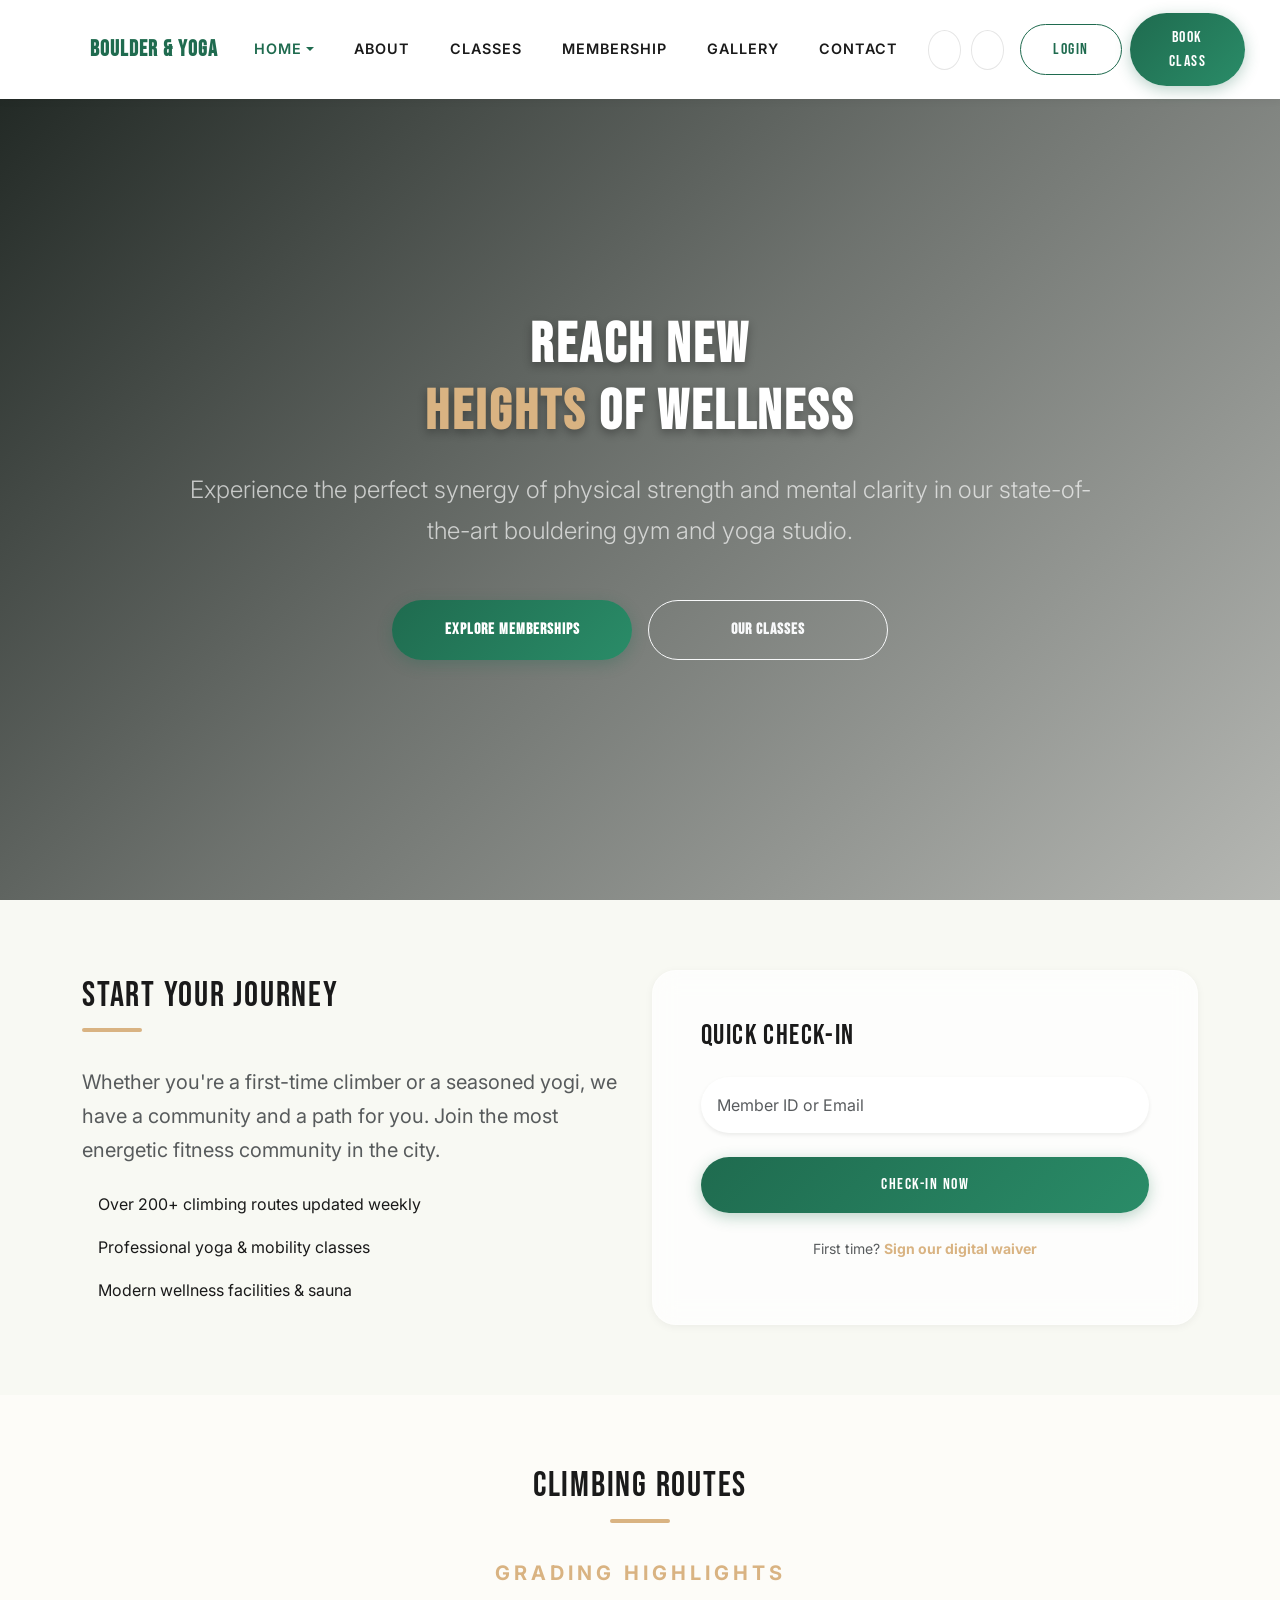
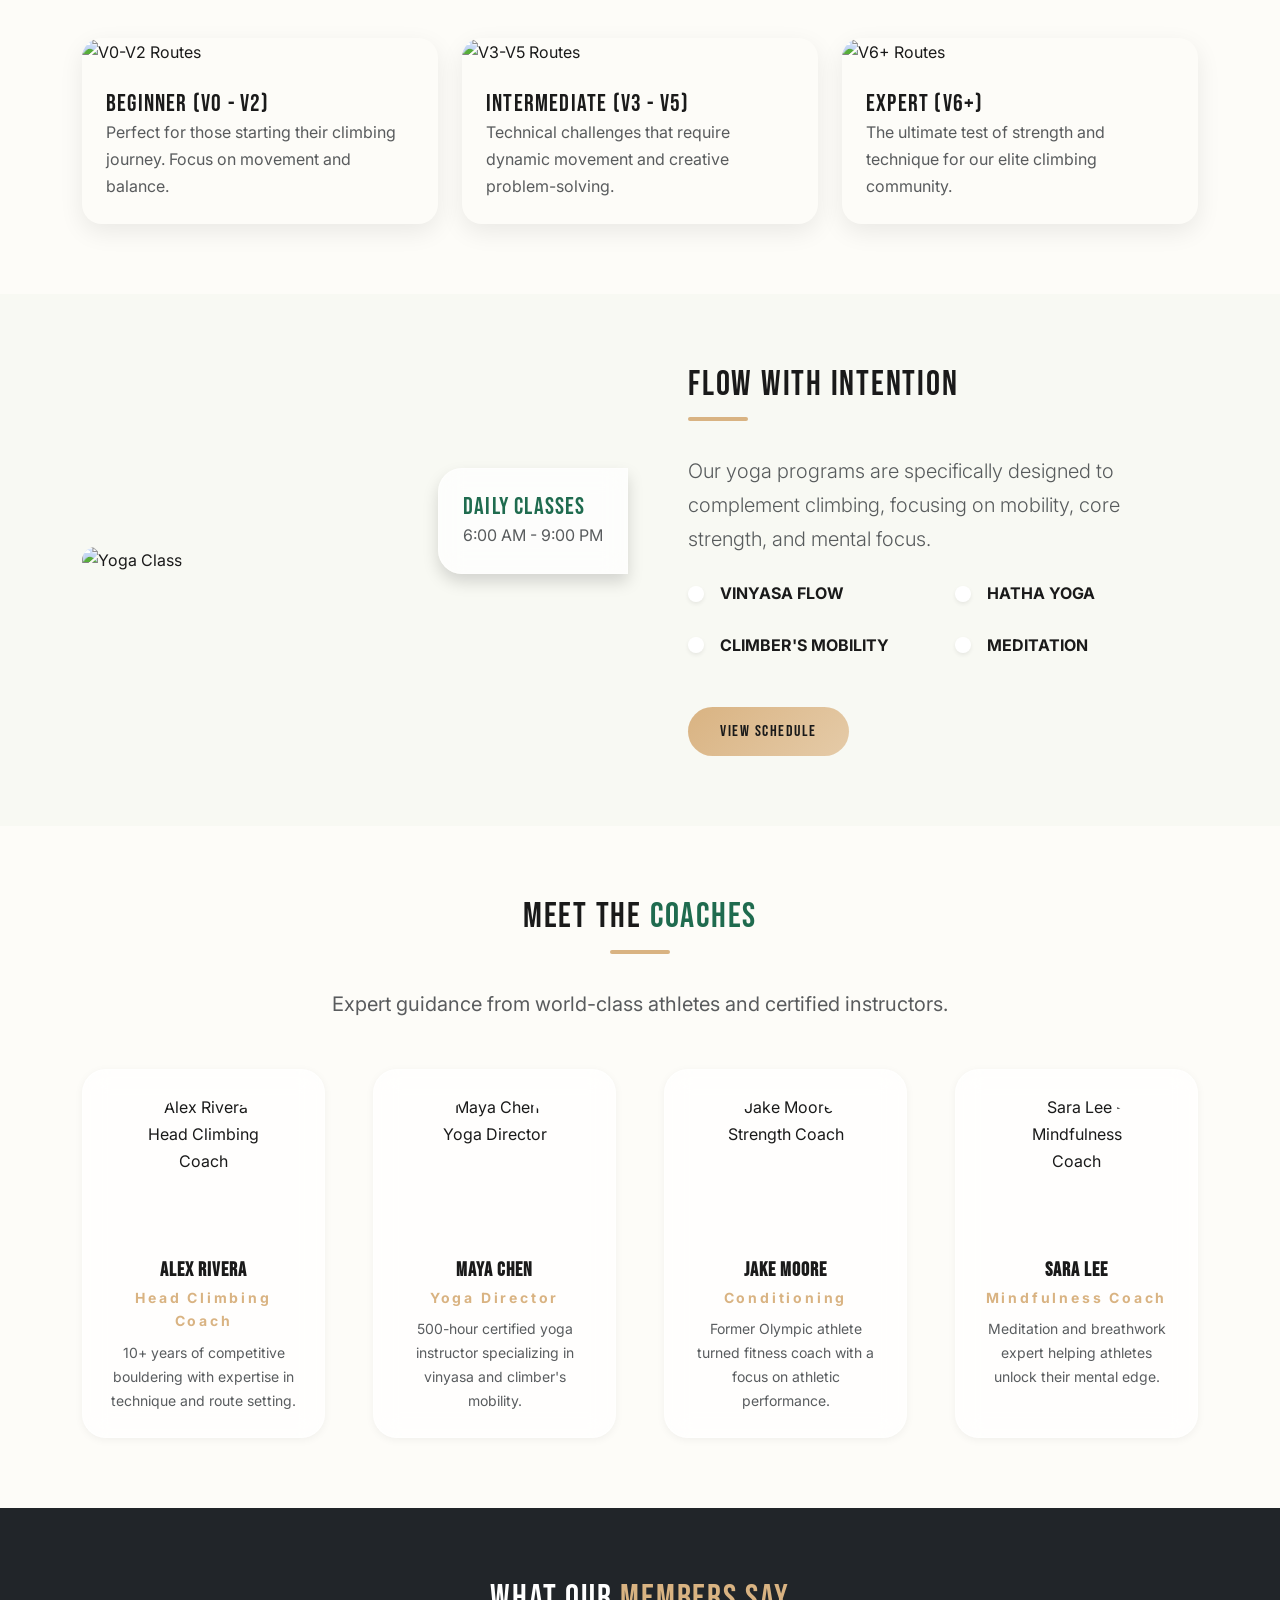
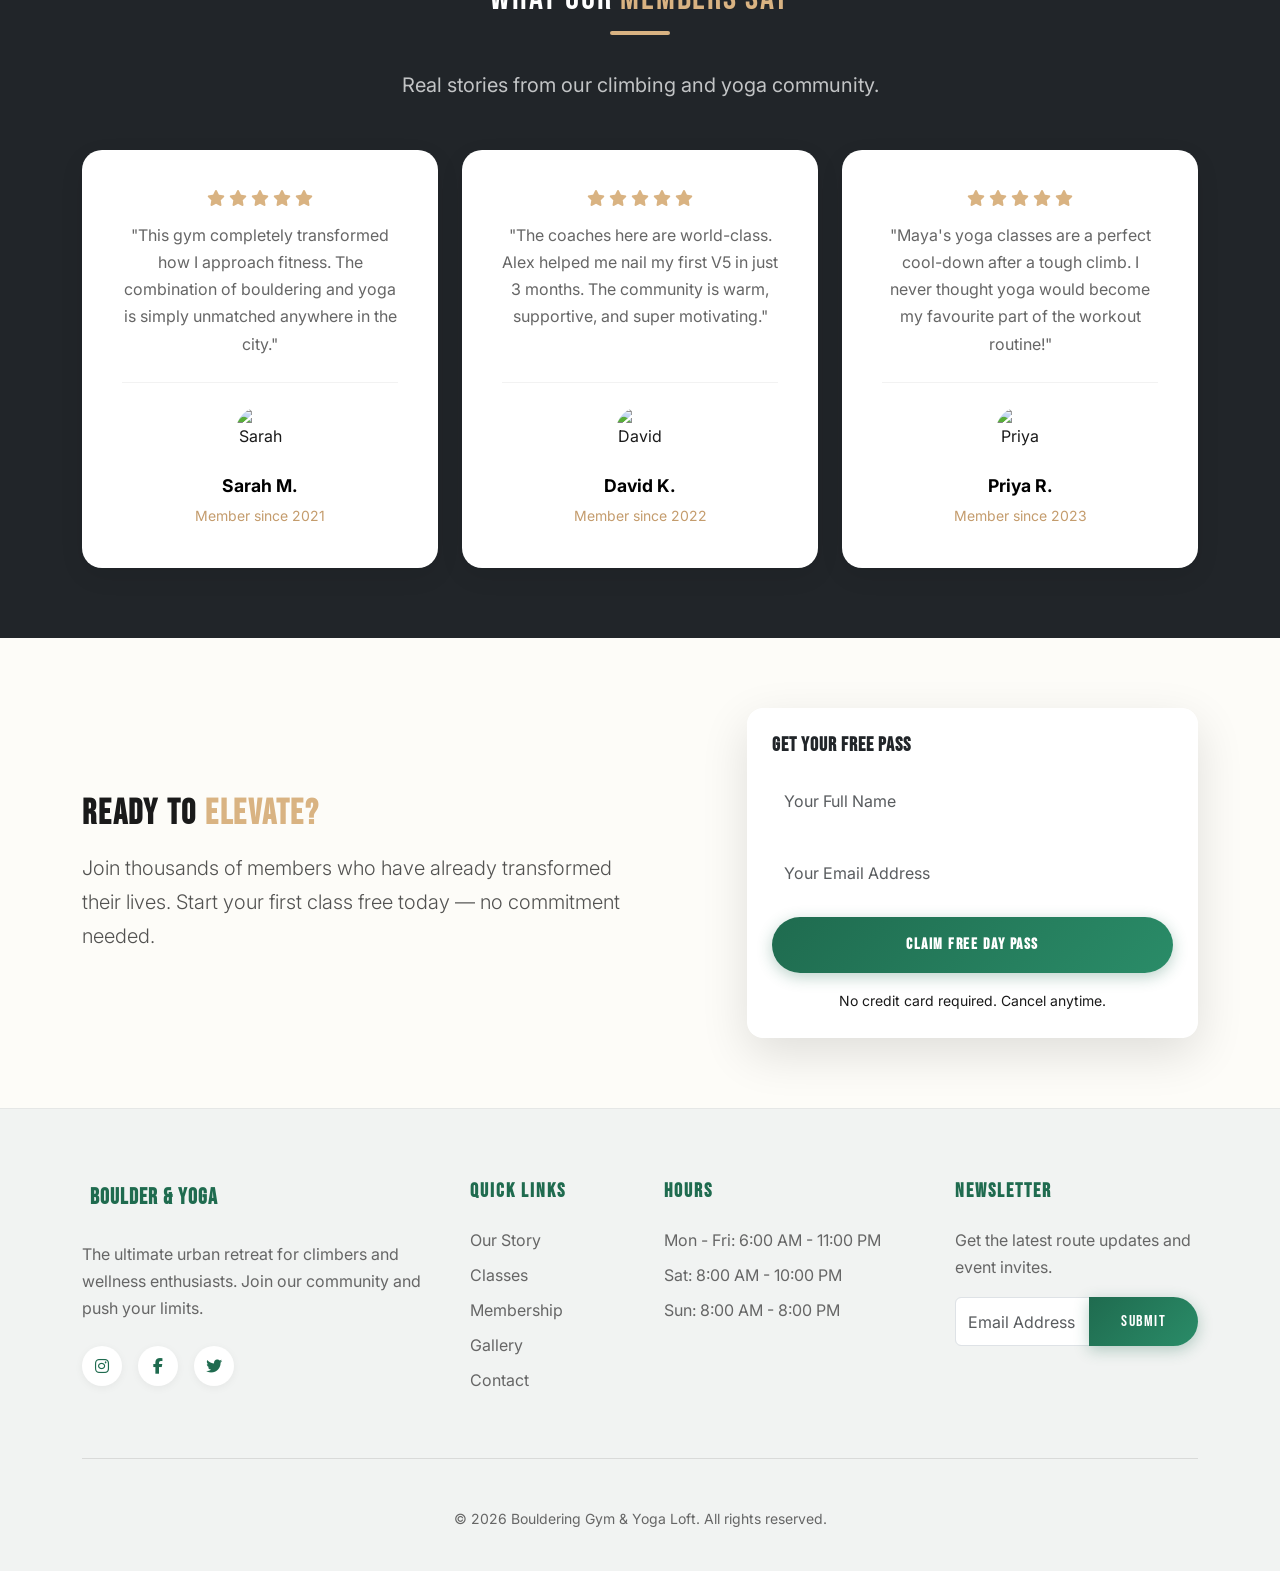
==== commit fdefb7bd: "corrections" ====
--- a/index.html
+++ b/index.html
@@ -371,7 +371,7 @@
                             <i class="fa-solid fa-star text-secondary-custom me-1"></i>
                             <i class="fa-solid fa-star text-secondary-custom"></i>
                         </div>
-                        <p class="mb-4 text-light opacity-75">"This gym completely transformed how I approach fitness.
+                        <p class="mb-4 text-dark">"This gym completely transformed how I approach fitness.
                             The combination of bouldering and yoga is simply unmatched anywhere in the city."</p>
                         <div class="d-flex align-items-center">
                             <img src="https://images.unsplash.com/photo-1494790108377-be9c29b29330?ixlib=rb-4.0.3&auto=format&fit=crop&w=100&q=80"
@@ -393,7 +393,7 @@
                             <i class="fa-solid fa-star text-secondary-custom me-1"></i>
                             <i class="fa-solid fa-star text-secondary-custom"></i>
                         </div>
-                        <p class="mb-4 text-light opacity-75">"The coaches here are world-class. Alex helped me nail my
+                        <p class="mb-4 text-dark">"The coaches here are world-class. Alex helped me nail my
                             first V5 in just 3 months. The community is warm, supportive, and super motivating."</p>
                         <div class="d-flex align-items-center">
                             <img src="https://images.unsplash.com/photo-1500648767791-00dcc994a43e?ixlib=rb-4.0.3&auto=format&fit=crop&w=100&q=80"
@@ -415,7 +415,7 @@
                             <i class="fa-solid fa-star text-secondary-custom me-1"></i>
                             <i class="fa-solid fa-star text-secondary-custom"></i>
                         </div>
-                        <p class="mb-4 text-light opacity-75">"Maya's yoga classes are a perfect cool-down after a tough
+                        <p class="mb-4 text-dark">"Maya's yoga classes are a perfect cool-down after a tough
                             climb. I never thought yoga would become my favourite part of the workout routine!"</p>
                         <div class="d-flex align-items-center">
                             <img src="https://images.unsplash.com/photo-1438761681033-6461ffad8d80?ixlib=rb-4.0.3&auto=format&fit=crop&w=100&q=80"
@@ -442,8 +442,8 @@
                         Start your first class free today — no commitment needed.</p>
                 </div>
                 <div class="col-lg-5 animate-on-scroll">
-                    <div class="glass-card p-4 rounded-4">
-                        <h5 class="fw-bold mb-3">GET YOUR FREE PASS</h5>
+                    <div class="glass-card p-4 rounded-4 cta-form-card">
+                        <h5 class="fw-bold mb-3 text-dark">GET YOUR FREE PASS</h5>
                         <div class="mb-3">
                             <input type="text" class="form-control py-3 rounded-3 border-0"
                                 placeholder="Your Full Name">
@@ -452,7 +452,7 @@
                             <input type="email" class="form-control py-3 rounded-3 border-0"
                                 placeholder="Your Email Address">
                         </div>
-                        <a href="register.html" class="btn btn-secondary w-100 py-3 fw-bold">CLAIM FREE DAY PASS</a>
+                        <a href="register.html" class="btn btn-primary w-100 py-3 fw-bold">CLAIM FREE DAY PASS</a>
                         <p class="text-muted small text-center mt-3 mb-0">No credit card required. Cancel anytime.</p>
                     </div>
                 </div>
@@ -460,20 +460,20 @@
         </div>
     </section>
     <!-- Footer -->
-    <footer class="section-padding bg-dark text-white pb-4">
+    <footer class="site-footer section-padding pb-4">
         <div class="container">
             <div class="row g-5 text-start">
                 <div class="col-lg-4">
-                    <a class="navbar-brand text-white mb-4 d-block" href="index.html">
+                    <a class="navbar-brand mb-4 d-block" href="index.html">
                         <i data-lucide="mountain" class="me-2"></i>
                         BOULDER &amp; YOGA
                     </a>
                     <p class="text-light-50 mb-4">The ultimate urban retreat for climbers and wellness enthusiasts. Join
                         our community and push your limits.</p>
-                    <div class="d-flex gap-3">
-                        <a href="#" class="text-white"><i class="fa-brands fa-instagram fs-5"></i></a>
-                        <a href="#" class="text-white"><i class="fa-brands fa-facebook-f fs-5"></i></a>
-                        <a href="#" class="text-white"><i class="fa-brands fa-twitter fs-5"></i></a>
+                    <div class="d-flex gap-3 social-links">
+                        <a href="#"><i class="fa-brands fa-instagram"></i></a>
+                        <a href="#"><i class="fa-brands fa-facebook-f"></i></a>
+                        <a href="#"><i class="fa-brands fa-twitter"></i></a>
                     </div>
                 </div>
                 <div class="col-lg-2 col-md-4">
--- a/assets/css/style.css
+++ b/assets/css/style.css
@@ -33,6 +33,9 @@
     --glass-bg: rgba(255, 255, 255, 0.7);
     --glass-border: rgba(255, 255, 255, 0.4);
     --glass-blur: 12px;
+
+    --gray-dark: #1A1C1B;
+    --gray-soft: #F1F3F2;
 }
 
 /* Global Reset & Base */
@@ -71,12 +74,13 @@
     backdrop-filter: blur(var(--glass-blur));
     -webkit-backdrop-filter: blur(var(--glass-blur));
     border: 1px solid var(--glass-border);
-    border-radius: 20px;
+    border-radius: 24px;
     transition: var(--transition-base);
+    box-shadow: var(--shadow-sm);
 }
 
 .glass-card:hover {
-    transform: translateY(-5px);
+    transform: translateY(-8px);
     background: rgba(255, 255, 255, 0.85);
     box-shadow: var(--shadow-lg);
 }
@@ -142,6 +146,10 @@
     background: white;
     color: var(--primary-color);
     transform: scale(1.05);
+}
+
+.btn-text-black {
+    color: #111 !important;
 }
 
 /* =============================================
@@ -205,6 +213,18 @@
     stroke: var(--text-dark) !important;
 }
 
+.navbar #theme-toggle,
+.navbar #rtl-toggle {
+    border: 1px solid rgba(0, 0, 0, 0.1) !important;
+    border-radius: 50% !important;
+    width: 40px;
+    height: 40px;
+    display: flex;
+    align-items: center;
+    justify-content: center;
+    margin-left: 10px;
+}
+
 .navbar .btn-outline-light {
     border-color: var(--primary-color) !important;
     color: var(--primary-color) !important;
@@ -232,27 +252,34 @@
         justify-content: space-between !important;
         align-items: center !important;
     }
+
     .navbar-expand-lg .navbar-toggler {
         display: block !important;
     }
+
     .navbar-expand-lg .navbar-collapse {
         display: none !important;
         flex-basis: 100% !important;
         width: 100% !important;
-        order: 10 !important; /* Ensure it wraps to next line */
-    }
+        order: 10 !important;
+        /* Ensure it wraps to next line */
+    }
+
     .navbar-expand-lg .navbar-collapse.show {
         display: block !important;
     }
+
     .navbar-expand-lg .navbar-nav {
         flex-direction: column;
         align-items: center;
         padding: 1rem 0;
     }
+
     .navbar-expand-lg .nav-item {
         width: 100%;
         text-align: center;
     }
+
     .navbar-collapse .d-flex.align-items-center {
         flex-direction: column;
         gap: 0.8rem;
@@ -265,6 +292,7 @@
 .d-1024-none {
     display: block !important;
 }
+
 .d-1024-show {
     display: none !important;
 }
@@ -273,6 +301,7 @@
     .d-1024-none {
         display: none !important;
     }
+
     .d-1024-show {
         display: block !important;
     }
@@ -308,7 +337,7 @@
     color: #fff;
 }
 
-.btn-primary:focus, 
+.btn-primary:focus,
 .btn-outline-primary:focus,
 .btn-link:focus {
     box-shadow: 0 0 0 0.25rem rgba(31, 107, 79, 0.25) !important;
@@ -429,6 +458,26 @@
 
 .bg-secondary-custom {
     background-color: var(--secondary-color);
+}
+
+.bg-gray-dark {
+    background-color: var(--gray-dark) !important;
+}
+
+.bg-gray-soft {
+    background-color: var(--gray-soft) !important;
+}
+
+.letter-spacing-1 {
+    letter-spacing: 1px;
+}
+
+.letter-spacing-2 {
+    letter-spacing: 2px;
+}
+
+.tracking-widest {
+    letter-spacing: 0.2em;
 }
 
 /* Grid Pattern Overlay */
@@ -452,20 +501,68 @@
 /* =============================================
    FOOTER — Consistent across all pages
    ============================================= */
-footer a.text-light-50,
-footer a.text-decoration-none {
-    color: rgba(255, 255, 255, 0.6) !important;
+.site-footer {
+    background-color: var(--gray-soft);
+    color: var(--text-dark);
+    border-top: 1px solid rgba(0, 0, 0, 0.05);
+}
+
+.site-footer .navbar-brand {
+    color: var(--primary-color) !important;
+}
+
+.site-footer h5 {
+    color: var(--primary-color);
+    letter-spacing: 2px;
+    font-weight: 700;
+}
+
+.site-footer a.text-light-50,
+.site-footer a.text-decoration-none {
+    color: var(--text-muted) !important;
     transition: color 0.25s ease;
 }
 
-footer a.text-light-50:hover,
-footer a.text-decoration-none:hover {
-    color: var(--secondary-color) !important;
+.site-footer a.text-light-50:hover,
+.site-footer a.text-decoration-none:hover {
+    color: var(--primary-color) !important;
     text-decoration: none !important;
 }
 
-footer .text-light-50 {
-    color: rgba(255, 255, 255, 0.6) !important;
+.site-footer .text-light-50 {
+    color: var(--text-muted) !important;
+}
+
+.site-footer .social-links a {
+    background: white;
+    width: 40px;
+    height: 40px;
+    display: flex;
+    align-items: center;
+    justify-content: center;
+    border-radius: 50%;
+    color: var(--primary-color) !important;
+    box-shadow: var(--shadow-sm);
+}
+
+.site-footer .social-links a:hover {
+    background-color: var(--primary-color);
+    color: white !important;
+    transform: translateY(-3px);
+}
+
+.site-footer hr {
+    border-color: rgba(0, 0, 0, 0.1) !important;
+    opacity: 1 !important;
+}
+
+footer .social-links a i {
+    transition: var(--transition-base);
+}
+
+footer .social-links a:hover i {
+    color: white !important;
+    transform: scale(1.2);
 }
 
 /* =============================================
@@ -511,6 +608,11 @@
     stroke: #fff;
 }
 
+.hero-scroll-btn {
+    margin-left: auto;
+    margin-right: auto;
+}
+
 /* Auth Pages */
 .auth-card {
     width: 100%;
@@ -532,6 +634,7 @@
     body.auth-page {
         padding-top: 80px !important;
     }
+
     .auth-toggles {
         top: 15px;
         right: 15px;
@@ -594,7 +697,7 @@
 
 .text-primary-custom:hover,
 .text-secondary-custom:hover {
-    text-decoration: underline !important;
+    text-decoration: none !important;
 }
 
 /* =============================================
@@ -680,6 +783,10 @@
     /* Keep it static on hover */
 }
 
+.cta-form-card .small {
+    color: var(--text-dark) !important;
+}
+
 /* =============================================
    HOME 2 SPECIFIC REFINEMENTS
    ============================================= */
@@ -694,9 +801,29 @@
 .stats-box {
     background: var(--primary-color);
     color: white;
-    padding: 3rem;
-    border-radius: 24px;
+    padding: 3.5rem 2rem;
+    border-radius: 30px;
     box-shadow: var(--shadow-lg);
+    border: 1px solid rgba(255, 255, 255, 0.1);
+}
+
+.stats-divider {
+    border-right: 1px solid rgba(255, 255, 255, 0.2);
+}
+
+@media (max-width: 767.98px) {
+    .stats-divider {
+        border-right: none;
+        border-bottom: 1px solid rgba(255, 255, 255, 0.2);
+        padding-bottom: 1.5rem;
+        margin-bottom: 1.5rem;
+    }
+
+    .stats-divider:last-child {
+        border-bottom: none;
+        padding-bottom: 0;
+        margin-bottom: 0;
+    }
 }
 
 /* Guest Stories Centering */
@@ -730,11 +857,51 @@
 }
 
 #free-trial-card:hover {
-    transform: none !important;
-}
-
-#free-trial-card .display-1:hover {
-    text-decoration: none !important;
+    transform: translateY(-5px) !important;
+}
+
+.hero-scroll-btn {
+    width: 64px;
+    height: 64px;
+    display: flex;
+    align-items: center;
+    justify-content: center;
+    border-width: 2px !important;
+    transition: var(--transition-base);
+}
+
+.hero-scroll-btn:hover {
+    background: white;
+    color: var(--primary-color);
+    transform: translateY(5px);
+}
+
+.journey-card {
+    transition: var(--transition-base);
+    border-radius: 20px !important;
+}
+
+.journey-card:hover {
+    transform: translateY(-10px);
+    box-shadow: var(--shadow-lg) !important;
+}
+
+.workshop-card {
+    transition: var(--transition-base);
+    background: rgba(255, 255, 255, 0.03);
+    border: 1px solid rgba(255, 255, 255, 0.1);
+}
+
+.workshop-card:hover {
+    background: rgba(255, 255, 255, 0.08);
+    transform: translateX(10px);
+}
+
+.date-box {
+    min-width: 80px;
+    padding: 1rem;
+    background: rgba(217, 179, 130, 0.1);
+    border-radius: 12px;
 }
 
 #home2-cta {
@@ -778,7 +945,7 @@
 h1.display-3 {
     font-size: 2.5rem;
 }
-}
+
 
 @media (max-width: 767.98px) {
     .section-padding {
--- a/assets/css/dark-mode.css
+++ b/assets/css/dark-mode.css
@@ -51,6 +51,12 @@
     stroke: #E0E0E0 !important;
 }
 
+[data-theme="dark"] .navbar #theme-toggle,
+[data-theme="dark"] .navbar #rtl-toggle {
+    border: 1px solid rgba(255, 255, 255, 0.15) !important;
+    border-radius: 50% !important;
+}
+
 [data-theme="dark"] .navbar .btn-outline-light {
     border-color: #E0E0E0 !important;
     color: #E0E0E0 !important;
@@ -102,6 +108,28 @@
 [data-theme="dark"] .bg-white {
     background-color: #1E1E1E !important;
     color: #F0F0F0 !important;
+}
+
+/* Schedule Table */
+[data-theme="dark"] .table-responsive .table {
+    background-color: #1E1E1E !important;
+    border-color: rgba(255, 255, 255, 0.1) !important;
+}
+
+[data-theme="dark"] .table-responsive .table thead th {
+    background-color: #000000 !important;
+    color: var(--secondary-color) !important;
+    border-bottom: 2px solid var(--secondary-color) !important;
+}
+
+[data-theme="dark"] .table-responsive .table td {
+    color: #F0F0F0 !important;
+    border-color: rgba(255, 255, 255, 0.05) !important;
+}
+
+[data-theme="dark"] .table-responsive .table .badge.bg-light.text-muted {
+    background-color: rgba(255, 255, 255, 0.05) !important;
+    color: #777 !important;
 }
 
 /* Header / hero text areas */
@@ -138,6 +166,11 @@
     color: #F0F0F0 !important;
 }
 
+[data-theme="dark"] .bg-secondary-custom .text-dark,
+[data-theme="dark"] .badge.bg-secondary-custom.text-dark {
+    color: #111 !important;
+}
+
 [data-theme="dark"] .lead {
     color: #CCCCCC !important;
 }
@@ -154,6 +187,11 @@
 [data-theme="dark"] .glass-card {
     background: rgba(30, 30, 30, 0.9) !important;
     border-color: rgba(255,255,255,0.08) !important;
+}
+
+[data-theme="dark"] #free-trial-card {
+    background: #1A1A1A !important;
+    border: 1px solid rgba(255, 255, 255, 0.1) !important;
 }
 
 [data-theme="dark"] .glass-card:hover {
@@ -199,6 +237,11 @@
     color: #F0F0F0 !important;
 }
 
+[data-theme="dark"] ::-webkit-calendar-picker-indicator {
+    filter: invert(1);
+    cursor: pointer;
+}
+
 [data-theme="dark"] input::placeholder,
 [data-theme="dark"] textarea::placeholder {
     color: #888 !important;
@@ -223,6 +266,7 @@
     background-color: #252525 !important;
     border-color: #444 !important;
     color: #F0F0F0 !important;
+    background-image: url("data:image/svg+xml,%3csvg xmlns='http://www.w3.org/2000/svg' viewBox='0 0 16 16'%3e%3cpath fill='none' stroke='%23ffffff' stroke-linecap='round' stroke-linejoin='round' stroke-width='2' d='m2 5 6 6 6-6'/%3e%3c/svg%3e") !important;
 }
 
 [data-theme="dark"] .form-label {
@@ -343,13 +387,53 @@
     color: #E0E0E0 !important;
 }
 
-/* Footer links in dark mode */
-[data-theme="dark"] footer {
+[data-theme="dark"] .auth-toggles .btn-white {
+    background-color: #252525 !important;
+    border-color: #444 !important;
+    color: #F0F0F0 !important;
+}
+
+[data-theme="dark"] .auth-toggles .btn-white i {
+    color: #F0F0F0 !important;
+}
+
+/* Footer in dark mode */
+[data-theme="dark"] .site-footer {
     background-color: #0A0A0A !important;
-}
-
-[data-theme="dark"] footer a:hover {
-    color: var(--secondary-color) !important;
+    color: #F0F0F0 !important;
+    border-top: 1px solid rgba(255,255,255,0.05);
+}
+
+[data-theme="dark"] .site-footer .navbar-brand {
+    color: var(--secondary-color) !important;
+}
+
+[data-theme="dark"] .site-footer h5 {
+    color: var(--secondary-color) !important;
+}
+
+[data-theme="dark"] .site-footer a.text-light-50,
+[data-theme="dark"] .site-footer a.text-decoration-none {
+    color: #AAAAAA !important;
+}
+
+[data-theme="dark"] .site-footer a.text-light-50:hover,
+[data-theme="dark"] .site-footer a.text-decoration-none:hover {
+    color: var(--secondary-color) !important;
+}
+
+[data-theme="dark"] .site-footer .social-links a {
+    background-color: #1A1A1A;
+    color: var(--secondary-color) !important;
+}
+
+[data-theme="dark"] .site-footer .social-links a:hover {
+    background-color: var(--secondary-color);
+    color: #0A0A0A !important;
+}
+
+[data-theme="dark"] .site-footer hr {
+    border-color: rgba(255, 255, 255, 0.1) !important;
 }
 
 /* Scroll top button */
@@ -368,6 +452,26 @@
     background-color: #1E1E1E;
     color: #F0F0F0;
 }
+/* Home 2 Hero & Stats - Keep same as light mode */
+[data-theme="dark"] .video-hero,
+[data-theme="dark"] .stats-overlap {
+    background-color: transparent !important;
+}
+
+[data-theme="dark"] .video-bg {
+    filter: brightness(0.6) !important;
+}
+
+/* Home 1 CTA Form Card */
+[data-theme="dark"] .cta-form-card h5,
+[data-theme="dark"] .cta-form-card .small {
+    color: #111 !important;
+}
+
+[data-theme="dark"] #testimonials .glass-card p,
+[data-theme="dark"] #testimonials .glass-card .fw-bold {
+    color: #111111 !important;
+}
 
 /* btn-outline-dark */
 [data-theme="dark"] .btn-outline-dark {
@@ -377,7 +481,11 @@
 
 [data-theme="dark"] .btn-outline-dark:hover {
     background-color: #F5F5F5;
-    color: #121212;
+    color: #111 !important;
+}
+
+[data-theme="dark"] footer .social-links a i {
+    color: white !important;
 }
 
 /* Input group button */
--- a/assets/css/rtl.css
+++ b/assets/css/rtl.css
@@ -49,3 +49,33 @@
 [dir="rtl"] .modal-header .btn-close {
     margin: -0.5rem auto -0.5rem -0.5rem;
 }
+
+/* Fix for navbar menu overlapping in RTL */
+[dir="rtl"] .navbar-nav {
+    padding-right: 0 !important;
+    padding-left: 0 !important;
+}
+
+[dir="rtl"] .dropdown-menu {
+    text-align: right;
+}
+
+[dir="rtl"] .dropdown-toggle::after {
+    margin-right: 0.5em;
+    margin-left: 0;
+}
+
+[dir="rtl"] .ms-3 {
+    margin-right: 1rem !important;
+    margin-left: 0 !important;
+}
+
+[dir="rtl"] .ms-2 {
+    margin-right: 0.5rem !important;
+    margin-left: 0 !important;
+}
+
+[dir="rtl"] .me-2 {
+    margin-left: 0.5rem !important;
+    margin-right: 0 !important;
+}
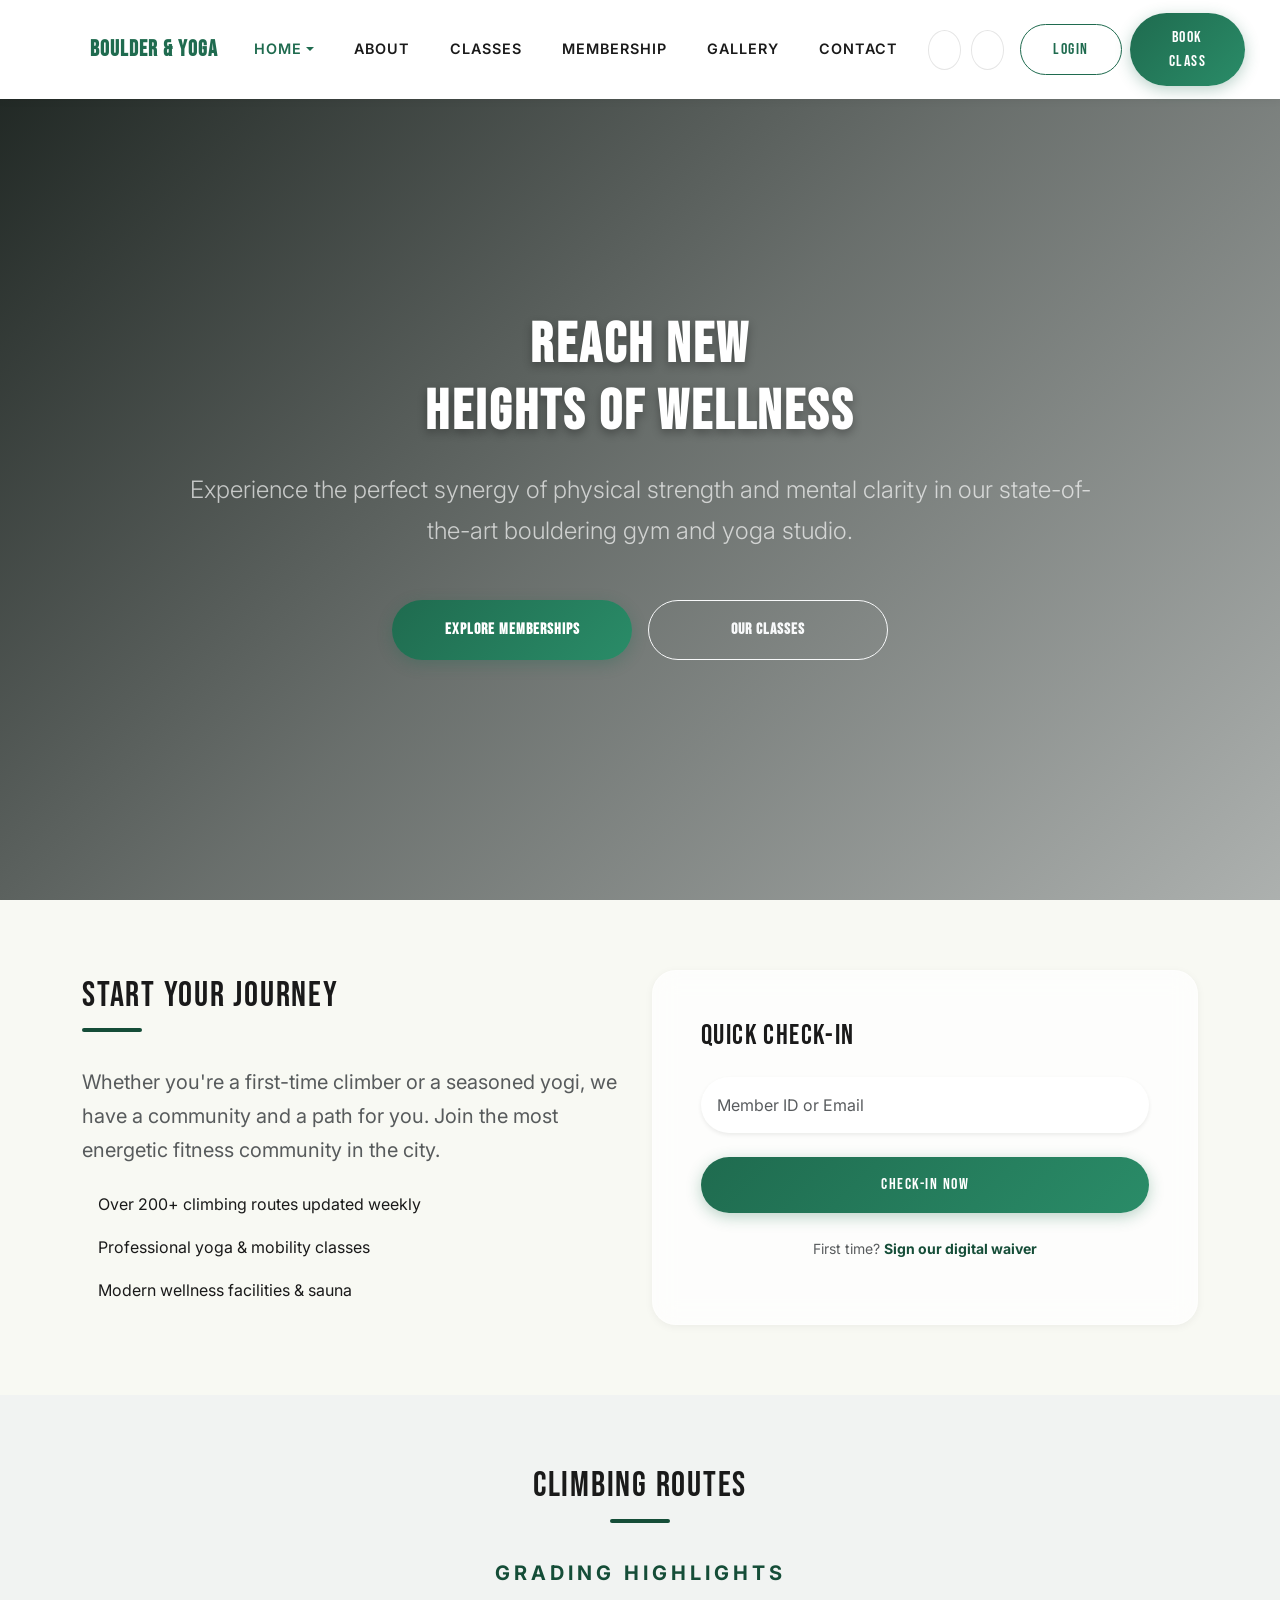
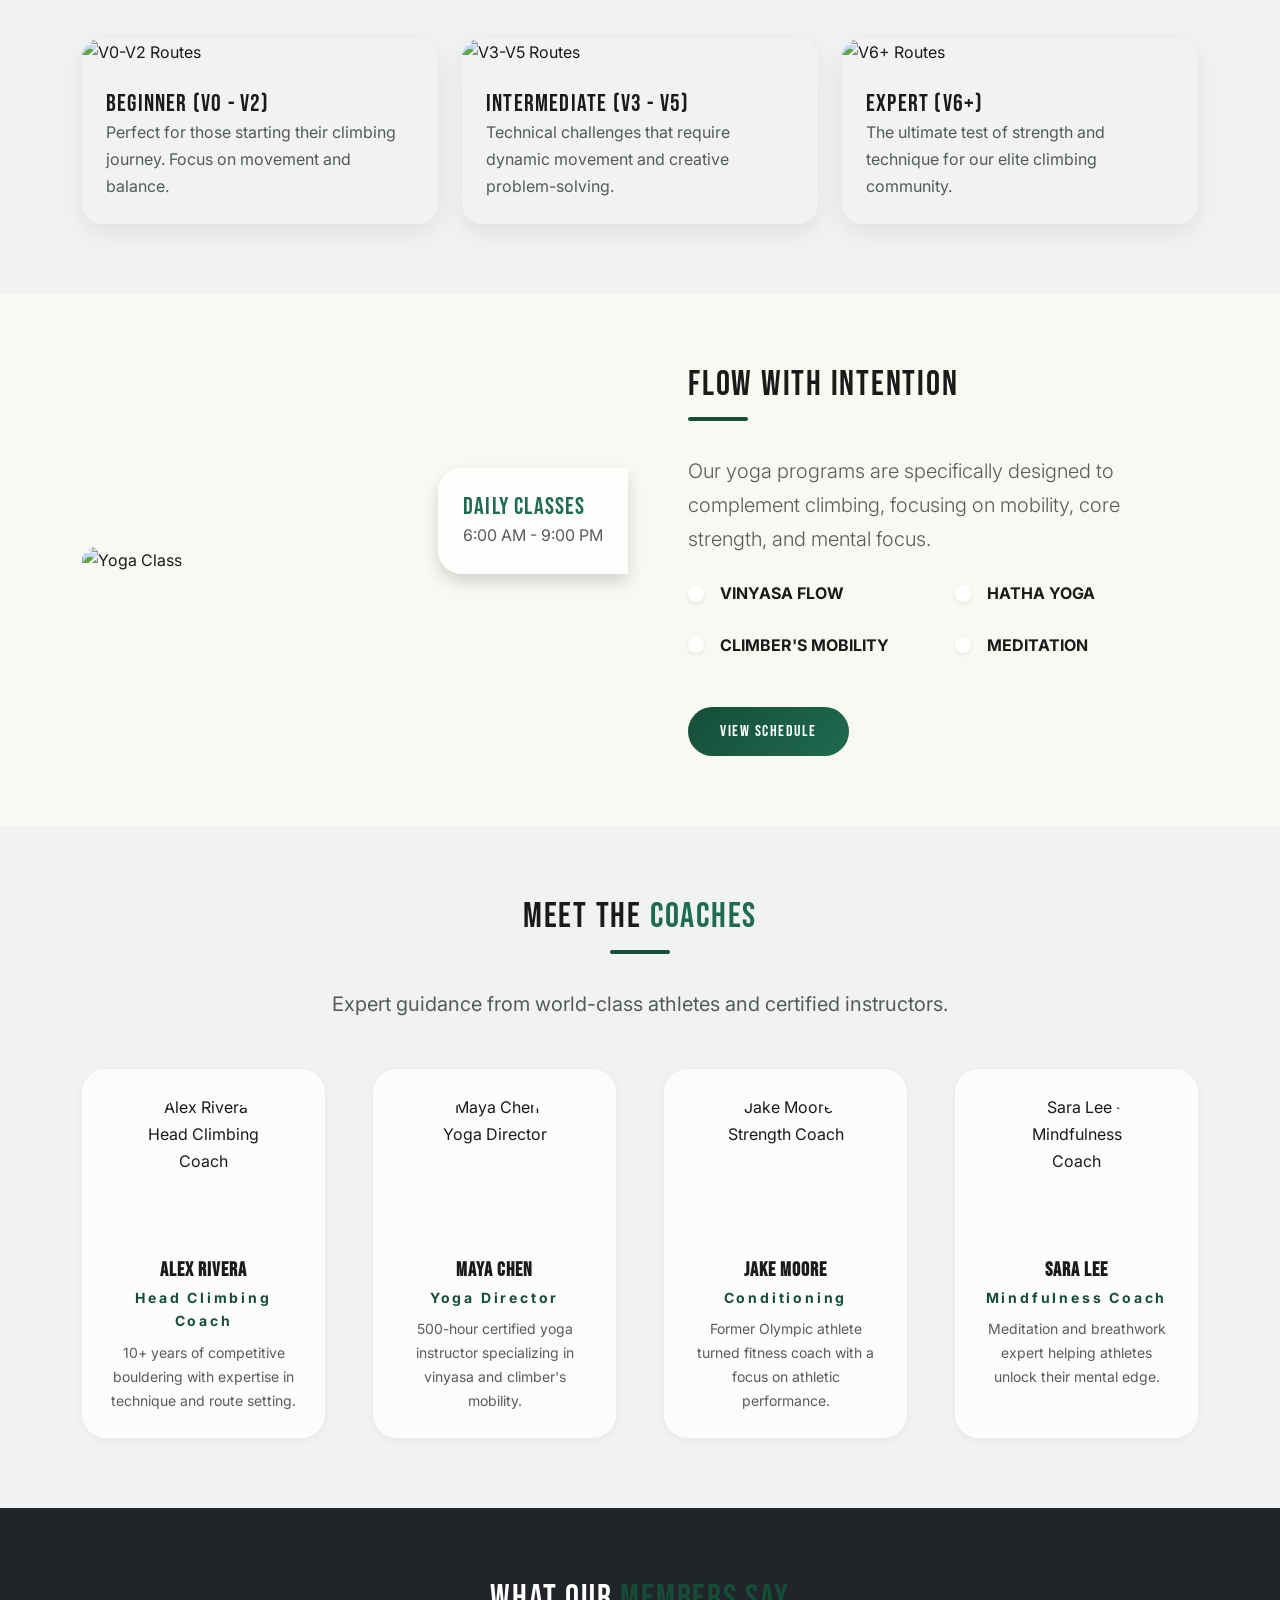
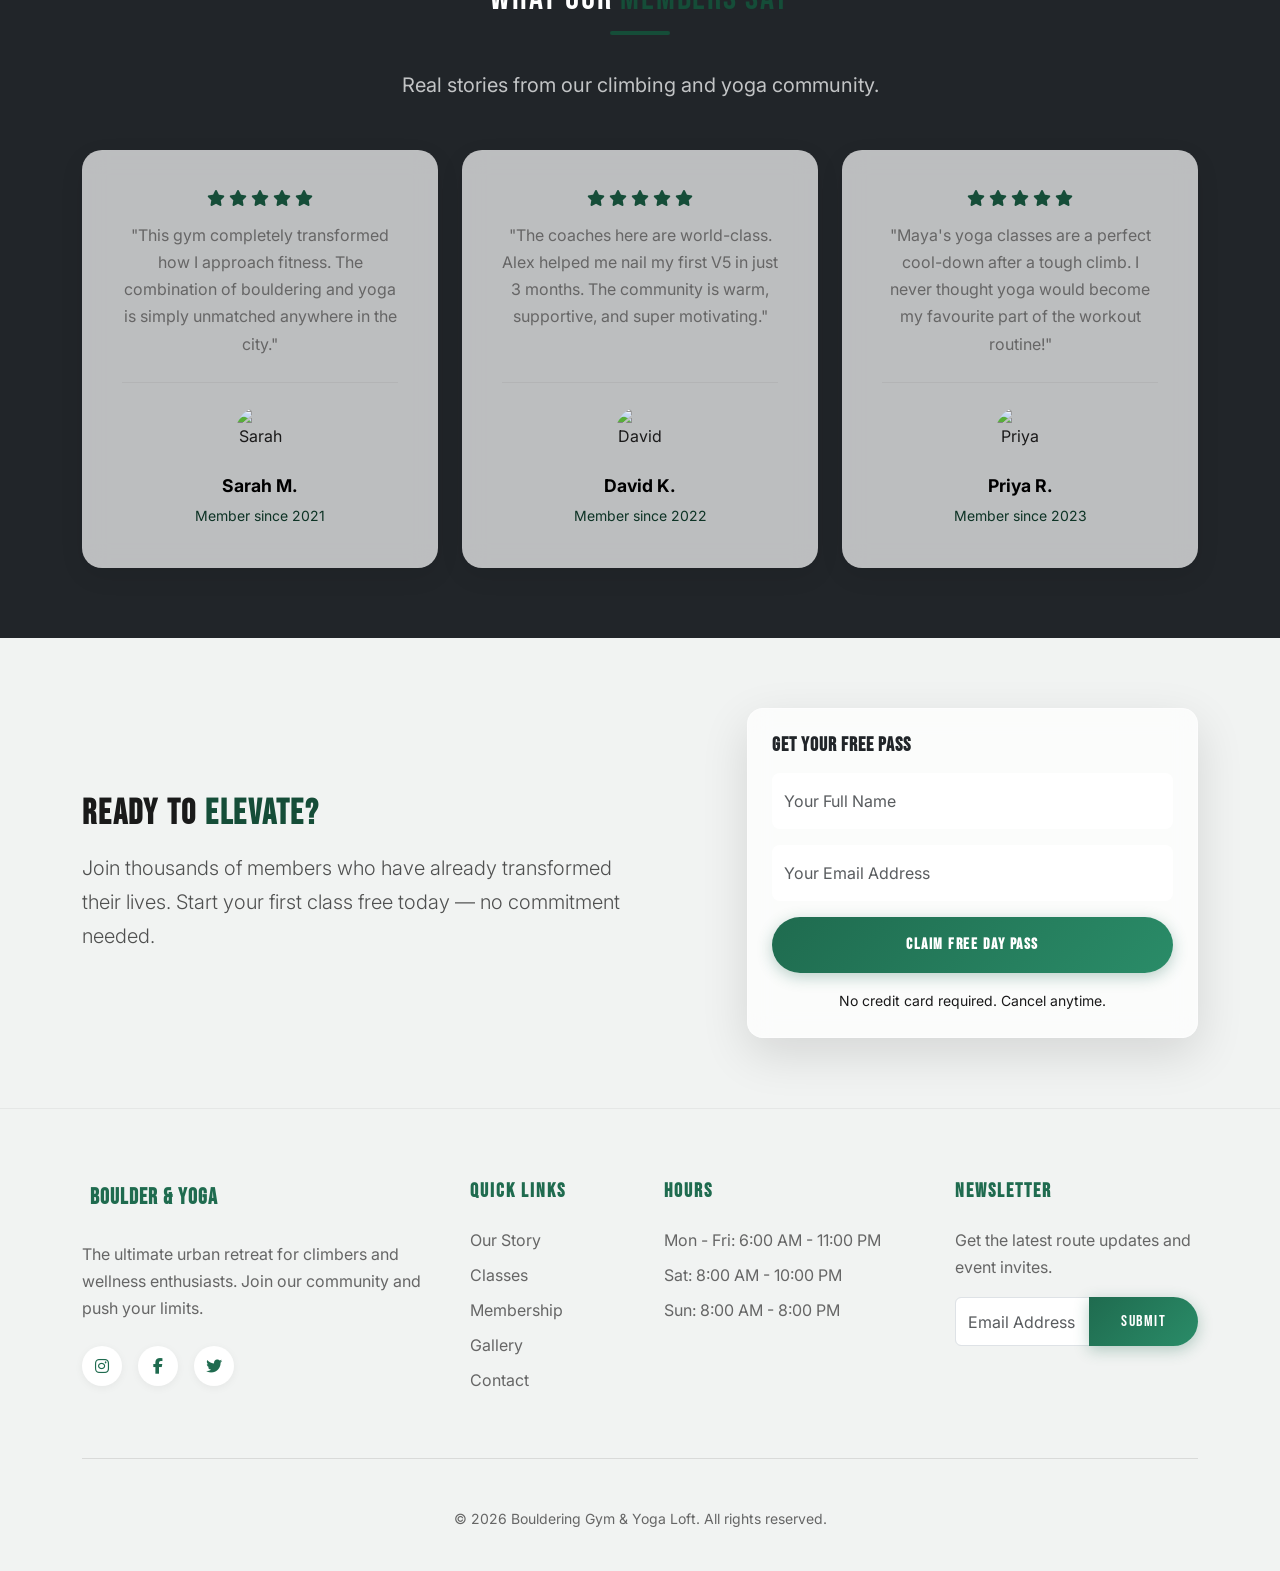
==== commit f906bcec: "client-changes" ====
--- a/index.html
+++ b/index.html
@@ -130,7 +130,7 @@
         <div class="container hero-content">
             <div class="row justify-content-center text-center">
                 <div class="col-lg-10 animate-on-scroll">
-                    <h1 class="display-1 fw-bold mb-4">REACH NEW <br><span class="text-secondary-custom">HEIGHTS</span>
+                    <h1 class="display-1 fw-bold mb-4">REACH NEW <br>HEIGHTS</span>
                         OF WELLNESS</h1>
                     <p class="lead mb-5 fs-4 opacity-75">Experience the perfect synergy of physical strength and mental
                         clarity in our state-of-the-art bouldering gym and yoga studio.</p>
--- a/assets/css/style.css
+++ b/assets/css/style.css
@@ -1,6 +1,6 @@
 /* 
  * Bouldering Gym & Yoga Loft - Main Stylesheet
- * Brand Colors: Primary #1F6B4F, Secondary #D9B382
+ * Brand Colors: Primary #1F6B4F, Secondary #154D38 (dark green)
  */
 
 @import url('https://fonts.googleapis.com/css2?family=Bebas+Neue&family=Inter:wght@300;400;500;600;700&display=swap');
@@ -9,11 +9,11 @@
     --primary-color: #1F6B4F;
     --primary-light: #2A8C68;
     --primary-dark: #154D38;
-    --secondary-color: #D9B382;
-    --secondary-light: #E5CBA8;
-    --secondary-dark: #C49C6D;
+    --secondary-color: #154D38;
+    --secondary-light: #1F6B4F;
+    --secondary-dark: #0D3325;
     --dark-bg: #0F1713;
-    --light-bg: #FDFCF8;
+    --light-bg: #F1F3F2;
     --text-dark: #1A1A1A;
     --text-light: #F5F5F5;
     --text-muted: #666666;
@@ -133,13 +133,13 @@
 .btn-secondary {
     background: linear-gradient(135deg, var(--secondary-color), var(--secondary-light));
     border: none;
-    color: var(--text-dark);
+    color: #FFFFFF;
 }
 
 .btn-secondary:hover {
     transform: scale(1.05);
-    color: var(--text-dark);
-    box-shadow: 0 8px 25px rgba(217, 179, 130, 0.4);
+    color: #FFFFFF;
+    box-shadow: 0 8px 25px rgba(21, 77, 56, 0.4);
 }
 
 .btn-outline-light:hover {
@@ -220,7 +220,6 @@
     width: 40px;
     height: 40px;
     display: flex;
-    align-items: center;
     justify-content: center;
     margin-left: 10px;
 }
@@ -438,6 +437,29 @@
 /* Utilities */
 .section-padding {
     padding: 100px 0;
+}
+
+.page-header {
+    margin-top: -72px;
+    padding-top: 172px !important;
+    padding-bottom: 100px !important;
+    display: flex;
+    flex-direction: column;
+    justify-content: center;
+    position: relative;
+    z-index: 1;
+}
+
+.page-header h1 {
+    margin-bottom: 0.5rem !important;
+}
+
+.page-header p {
+    margin-bottom: 0 !important;
+}
+
+.bg-primary-custom {
+    background-color: #1F6B4F !important;
 }
 
 .bg-light {
@@ -715,9 +737,7 @@
 
 /* Testimonials Section Styling */
 #testimonials .glass-card {
-    background: white !important;
     border: none !important;
-    backdrop-filter: none !important;
     box-shadow: var(--shadow-md) !important;
     padding: 2.5rem !important;
     display: flex;
@@ -772,7 +792,6 @@
 }
 
 #cta-section .glass-card {
-    background: white !important;
     box-shadow: var(--shadow-lg) !important;
     transform: none !important;
     /* Keep it static */
@@ -850,7 +869,6 @@
 
 /* FREE Trial Card Refinements */
 #free-trial-card {
-    background: white !important;
     border: none !important;
     box-shadow: var(--shadow-lg) !important;
     transform: none !important;
--- a/assets/css/dark-mode.css
+++ b/assets/css/dark-mode.css
@@ -67,7 +67,7 @@
 }
 
 [data-theme="dark"] .navbar-toggler-icon {
-    background-image: url("data:image/svg+xml,%3csvg xmlns='http://www.w3.org/2000/svg' viewBox='0 0 30 30'%3e%3cpath stroke='rgba(217,179,130,1)' stroke-linecap='round' stroke-miterlimit='10' stroke-width='2' d='M4 7h22M4 15h22M4 23h22'/%3e%3c/svg%3e") !important;
+    background-image: url("data:image/svg+xml,%3csvg xmlns='http://www.w3.org/2000/svg' viewBox='0 0 30 30'%3e%3cpath stroke='rgba(31,107,79,1)' stroke-linecap='round' stroke-miterlimit='10' stroke-width='2' d='M4 7h22M4 15h22M4 23h22'/%3e%3c/svg%3e") !important;
 }
 
 /* =============================================
@@ -168,7 +168,7 @@
 
 [data-theme="dark"] .bg-secondary-custom .text-dark,
 [data-theme="dark"] .badge.bg-secondary-custom.text-dark {
-    color: #111 !important;
+    color: #FFF !important;
 }
 
 [data-theme="dark"] .lead {
@@ -464,14 +464,20 @@
 
 /* Home 1 CTA Form Card */
 [data-theme="dark"] .cta-form-card h5,
-[data-theme="dark"] .cta-form-card .small {
-    color: #111 !important;
-}
-
-[data-theme="dark"] #testimonials .glass-card p,
-[data-theme="dark"] #testimonials .glass-card .fw-bold {
-    color: #111111 !important;
-}
+[data-theme="dark"] .cta-form-card .small,
+[data-theme="dark"] .cta-form-card p {
+    color: #FFFFFF !important;
+}
+
+[data-theme="dark"] #testimonials .fw-bold {
+    color: #FFFFFF !important;
+}
+
+[data-theme="dark"] #testimonials .text-secondary-custom.small {
+    color: #FFFFFF !important;
+}
+
+
 
 /* btn-outline-dark */
 [data-theme="dark"] .btn-outline-dark {
@@ -492,3 +498,18 @@
 [data-theme="dark"] .input-group .btn-primary {
     border-color: var(--primary-color);
 }
+
+/* Hero Section Overrides - Absolute End */
+[data-theme="dark"] header.page-header.bg-primary-custom,
+[data-theme="dark"] .page-header.bg-primary-custom {
+    background-color: #1F6B4F !important;
+    color: #FFFFFF !important;
+}
+
+[data-theme="dark"] .page-header.bg-primary-custom h1,
+[data-theme="dark"] .page-header.bg-primary-custom p,
+[data-theme="dark"] .page-header.bg-primary-custom .lead,
+[data-theme="dark"] .page-header.bg-primary-custom p.opacity-75 {
+    color: #FFFFFF !important;
+    opacity: 1 !important;
+}
